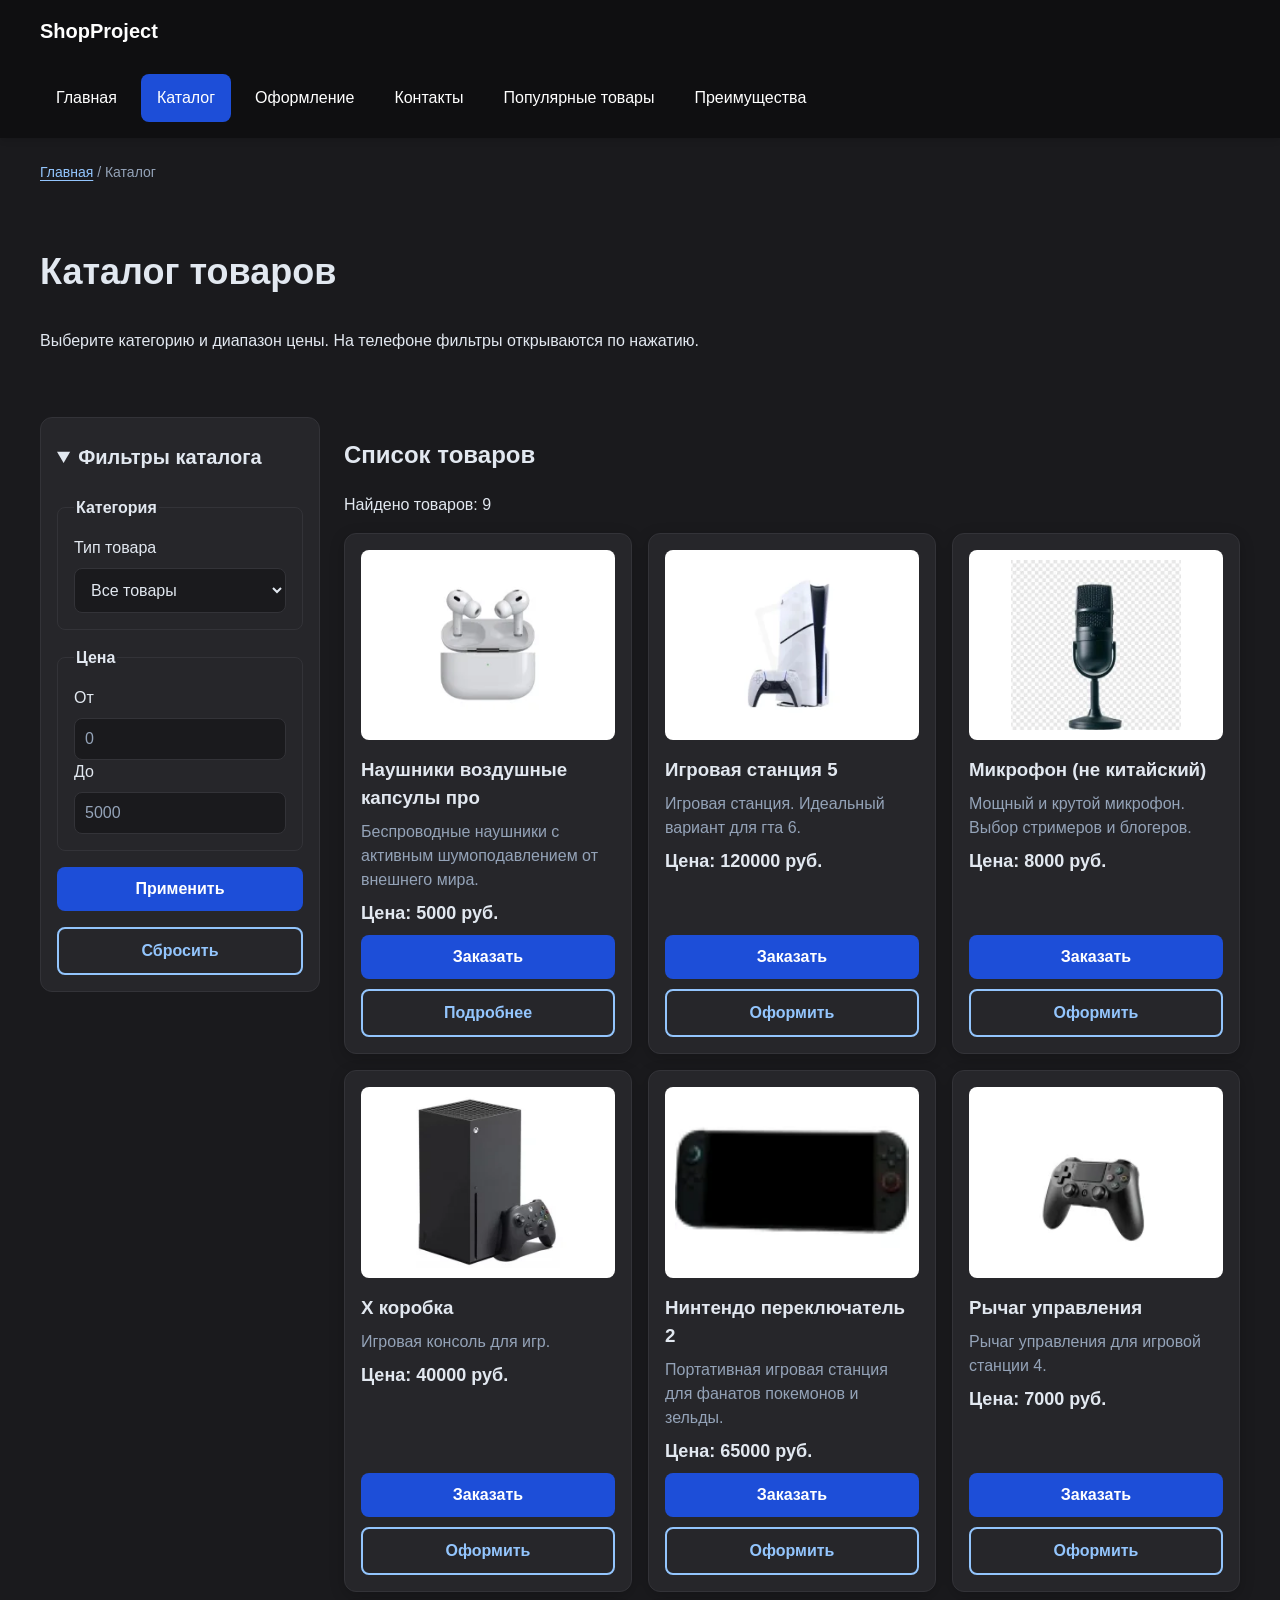
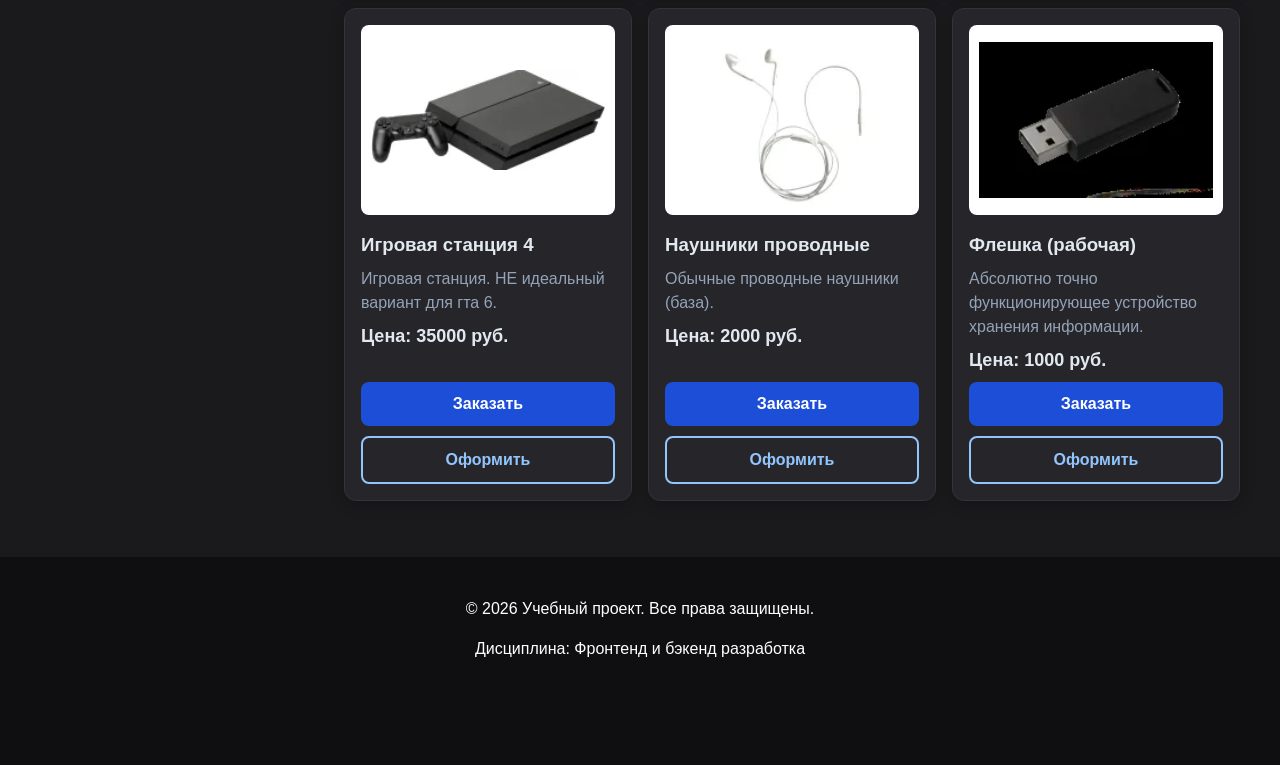
==== catalog.html @ 9e54ca3a "git" ====
<!DOCTYPE html>
<html lang="ru">
<head>
    <meta charset="UTF-8">
    <meta name="viewport" content="width=device-width, initial-scale=1.0">
    <meta name="description" content="Каталог товаров учебного интернет-магазина.">
    <title>Каталог товаров — Учебный интернет-магазин</title>
    <link rel="stylesheet" href="css/style.css">
    <link rel="stylesheet" href="css/responsive.css">
    <link rel="stylesheet" href="css/accessibility.css">
    <script src="js/main.js" defer></script>
    <meta property="og:type" content="website">
    <meta property="og:title" content="Учебный интернет-магазин">
    <meta property="og:description" content="Учебный frontend-проект интернет-магазина.">
</head>
<body id="top">
<a class="skip-link" href="#main">Перейти к основному содержимому</a>
<header class="site-header">
    <div class="site-header__inner">
        <a class="site-header__logo" href="index.html">ShopProject</a>
        <button class="button button--secondary menu-toggle" type="button" aria-expanded="false" aria-controls="site-menu" hidden>Меню</button>
        <nav id="site-menu" class="site-nav" aria-label="Основная навигация">
            <ul class="site-nav__list">
                <li class="site-nav__item"><a class="site-nav__link" href="index.html">Главная</a></li>
                <li class="site-nav__item"><a class="site-nav__link site-nav__link--active" href="catalog.html" aria-current="page">Каталог</a></li>
                <li class="site-nav__item"><a class="site-nav__link" href="order.html">Оформление</a></li>
                <li class="site-nav__item"><a class="site-nav__link" href="contacts.html">Контакты</a></li>
                <li class="site-nav__item"><a class="site-nav__link" href="index.html#popular">Популярные товары</a></li>
                <li class="site-nav__item"><a class="site-nav__link" href="index.html#advantages">Преимущества</a></li>
            </ul>
        </nav>
    </div>
</header>
<main id="main" tabindex="-1">
    <nav class="breadcrumbs" aria-label="Хлебные крошки">
        <a class="breadcrumbs__link" href="index.html">Главная</a>
        <span class="breadcrumbs__current" aria-current="page">Каталог</span>
    </nav>
    <section class="section">
        <h1>Каталог товаров</h1>
        <p>
            Выберите категорию и диапазон цены. На телефоне фильтры открываются по нажатию.
        </p>
    </section>
    <section class="catalog-layout">
        <aside class="catalog-filters">
            <details class="filter-disclosure"><summary>Фильтры каталога</summary>
            <form class="filters-form" action="#" method="get">
                <fieldset><legend>Категория</legend>
                    <label for="filter-category">Тип товара</label>
                    <select id="filter-category" name="category" class="order-form__select">
                        <option value="all">Все товары</option><option value="audio">Аудиотехника</option><option value="console">Игровые консоли</option><option value="accessory">Аксессуары</option>
                    </select></fieldset>
                <fieldset>
                    <legend>Цена</legend>
                    <label for="price-from">От</label>
                    <input id="price-from" name="price-from" type="number" min="0" placeholder="0">
                    <label for="price-to">До</label>
                    <input id="price-to" name="price-to" type="number" min="0" placeholder="5000">
                </fieldset>
                <p id="filter-error" class="form-errors" role="alert" hidden></p>
                <button class="button button--primary" type="submit">Применить</button>
                <button class="button button--secondary" type="reset">Сбросить</button>
            </form>
            </details>
        </aside>
        <section class="catalog-products">
            <h2>Список товаров</h2>
            <p id="filter-status" role="status" aria-live="polite">Найдено товаров: 9</p>
            <p id="filter-empty" hidden>Ничего не найдено. Измените фильтры или нажмите «Сбросить».</p>
            <div class="products-grid">
            <article class="product-card" data-category="audio" data-price="5000">
                <picture>
                    <source type="image/webp" srcset="images/product-1-100.webp 100w, images/product-1.webp 200w" sizes="(min-width: 1280px) 254px, (min-width: 1024px) calc((100vw - 420px) / 2), (min-width: 640px) calc((100vw - 116px) / 2), calc(100vw - 66px)">
                    <img class="product-card__image" src="images/product-1.jpg" alt="Беспроводные наушники" srcset="images/product-1-100.jpg 100w, images/product-1.jpg 200w" sizes="(min-width: 1280px) 254px, (min-width: 1024px) calc((100vw - 420px) / 2), (min-width: 640px) calc((100vw - 116px) / 2), calc(100vw - 66px)" width="200" height="200" loading="lazy">
                </picture>
                <h3 class="product-card__title">Наушники воздушные капсулы про</h3>
                <p class="product-card__description">Беспроводные наушники с активным шумоподавлением от внешнего мира.</p>
                <p class="product-card__price">Цена: 5000 руб.</p>
                <div class="product-card__actions">
                    <button class="button button--primary product-card__button" aria-label="Заказать: Наушники воздушные капсулы про" aria-haspopup="dialog" aria-controls="order-dialog" type="button" data-product="Беспроводные наушники" style="margin-top: 0;">Заказать</button>
                    <a class="button button--secondary" href="product.html" aria-label="Подробнее о наушниках">Подробнее</a>
            </div>
            </article>
            <article class="product-card" data-category="console" data-price="120000">
                <picture>
                    <source type="image/webp" srcset="images/product-2-100.webp 100w, images/product-2.webp 200w" sizes="(min-width: 1280px) 254px, (min-width: 1024px) calc((100vw - 420px) / 2), (min-width: 640px) calc((100vw - 116px) / 2), calc(100vw - 66px)">
                    <img class="product-card__image" src="images/product-2.jpg" alt="Игровая станция 5" srcset="images/product-2-100.jpg 100w, images/product-2.jpg 200w" sizes="(min-width: 1280px) 254px, (min-width: 1024px) calc((100vw - 420px) / 2), (min-width: 640px) calc((100vw - 116px) / 2), calc(100vw - 66px)" width="200" height="200" loading="lazy">
                </picture>
                <h3 class="product-card__title">Игровая станция 5</h3>
                <p class="product-card__description">Игровая станция. Идеальный вариант для гта 6.</p>
                <p class="product-card__price">Цена: 120000 руб.</p>
                <div class="product-card__actions">
                    <button class="button button--primary product-card__button" aria-label="Заказать: Игровая станция 5" aria-haspopup="dialog" aria-controls="order-dialog" type="button" data-product="Игровая станция 5" style="margin-top: 0;">Заказать</button>
                    <a class="button button--secondary" href="order.html" aria-label="Оформить заявку: Игровая станция 5">Оформить</a>
            </div>
            </article>
            <article class="product-card" data-category="audio" data-price="8000">
                <picture>
                    <source type="image/webp" srcset="images/product-3-100.webp 100w, images/product-3.webp 200w" sizes="(min-width: 1280px) 254px, (min-width: 1024px) calc((100vw - 420px) / 2), (min-width: 640px) calc((100vw - 116px) / 2), calc(100vw - 66px)">
                    <img class="product-card__image" src="images/product-3.jpg" alt="Микрофон" srcset="images/product-3-100.jpg 100w, images/product-3.jpg 200w" sizes="(min-width: 1280px) 254px, (min-width: 1024px) calc((100vw - 420px) / 2), (min-width: 640px) calc((100vw - 116px) / 2), calc(100vw - 66px)" width="200" height="200" loading="lazy">
                </picture>
                <h3 class="product-card__title">Микрофон (не китайский) </h3>
                <p class="product-card__description">Мощный и крутой микрофон. Выбор стримеров и блогеров.</p>
                <p class="product-card__price">Цена: 8000 руб.</p>
                <div class="product-card__actions">
                    <button class="button button--primary product-card__button" aria-label="Заказать: Микрофон (не китайский)" aria-haspopup="dialog" aria-controls="order-dialog" type="button" data-product="Микрофон" style="margin-top: 0;">Заказать</button>
                    <a class="button button--secondary" href="order.html" aria-label="Оформить заявку: Микрофон (не китайский)">Оформить</a>
            </div>
            </article>
                <article class="product-card" data-category="console" data-price="40000">
                    <picture>
                    <source type="image/webp" srcset="images/product-4-100.webp 100w, images/product-4.webp 200w" sizes="(min-width: 1280px) 254px, (min-width: 1024px) calc((100vw - 420px) / 2), (min-width: 640px) calc((100vw - 116px) / 2), calc(100vw - 66px)">
                    <img class="product-card__image" src="images/product-4.jpg" alt="Игровая консоль Х коробка" srcset="images/product-4-100.jpg 100w, images/product-4.jpg 200w" sizes="(min-width: 1280px) 254px, (min-width: 1024px) calc((100vw - 420px) / 2), (min-width: 640px) calc((100vw - 116px) / 2), calc(100vw - 66px)" width="200" height="200" loading="lazy">
                </picture>
                    <h3 class="product-card__title">Х коробка</h3>
                    <p class="product-card__description">Игровая консоль для игр.</p>
                    <p class="product-card__price">Цена: 40000 руб.</p>
                    <div class="product-card__actions">
                        <button class="button button--primary product-card__button" aria-label="Заказать: Х коробка" aria-haspopup="dialog" aria-controls="order-dialog" type="button" data-product="Х коробка" style="margin-top: 0;">Заказать</button>
                        <a class="button button--secondary" href="order.html" aria-label="Оформить заявку: Х коробка">Оформить</a>
                </div>
                </article>
                <article class="product-card" data-category="console" data-price="65000">
                    <picture>
                    <source type="image/webp" srcset="images/product-5-100.webp 100w, images/product-5.webp 200w" sizes="(min-width: 1280px) 254px, (min-width: 1024px) calc((100vw - 420px) / 2), (min-width: 640px) calc((100vw - 116px) / 2), calc(100vw - 66px)">
                    <img class="product-card__image" src="images/product-5.jpg" alt="Нинтендо переключатель 2" srcset="images/product-5-100.jpg 100w, images/product-5.jpg 200w" sizes="(min-width: 1280px) 254px, (min-width: 1024px) calc((100vw - 420px) / 2), (min-width: 640px) calc((100vw - 116px) / 2), calc(100vw - 66px)" width="200" height="112" loading="lazy">
                </picture>
                    <h3 class="product-card__title">Нинтендо переключатель 2</h3>
                    <p class="product-card__description">Портативная игровая станция для фанатов покемонов и зельды.</p>
                    <p class="product-card__price">Цена: 65000 руб.</p>
                    <div class="product-card__actions">
                        <button class="button button--primary product-card__button" aria-label="Заказать: Нинтендо переключатель 2" aria-haspopup="dialog" aria-controls="order-dialog" type="button" data-product="Нинтендо переключатель 2" style="margin-top: 0;">Заказать</button>
                        <a class="button button--secondary" href="order.html" aria-label="Оформить заявку: Нинтендо переключатель 2">Оформить</a>
                </div>
                </article>
                <article class="product-card" data-category="accessory" data-price="7000">
                    <picture>
                    <source type="image/webp" srcset="images/product-6-100.webp 100w, images/product-6.webp 200w" sizes="(min-width: 1280px) 254px, (min-width: 1024px) calc((100vw - 420px) / 2), (min-width: 640px) calc((100vw - 116px) / 2), calc(100vw - 66px)">
                    <img class="product-card__image" src="images/product-6.jpg" alt="Игровой контроллер" srcset="images/product-6-100.jpg 100w, images/product-6.jpg 200w" sizes="(min-width: 1280px) 254px, (min-width: 1024px) calc((100vw - 420px) / 2), (min-width: 640px) calc((100vw - 116px) / 2), calc(100vw - 66px)" width="200" height="156" loading="lazy">
                </picture>
                    <h3 class="product-card__title">Рычаг управления</h3>
                    <p class="product-card__description">Рычаг управления для игровой станции 4.</p>
                    <p class="product-card__price">Цена: 7000 руб.</p>
                    <div class="product-card__actions">
                        <button class="button button--primary product-card__button" aria-label="Заказать: Рычаг управления" aria-haspopup="dialog" aria-controls="order-dialog" type="button" data-product="Рычаг управления" style="margin-top: 0;">Заказать</button>
                        <a class="button button--secondary" href="order.html" aria-label="Оформить заявку: Рычаг управления">Оформить</a>
                </div>
                </article>
                <article class="product-card" data-category="console" data-price="35000">
                <picture>
                    <source type="image/webp" srcset="images/product-7-100.webp 100w, images/product-7.webp 200w" sizes="(min-width: 1280px) 254px, (min-width: 1024px) calc((100vw - 420px) / 2), (min-width: 640px) calc((100vw - 116px) / 2), calc(100vw - 66px)">
                    <img class="product-card__image" src="images/product-7.jpg" alt="Игровая станция 4" srcset="images/product-7-100.jpg 100w, images/product-7.jpg 200w" sizes="(min-width: 1280px) 254px, (min-width: 1024px) calc((100vw - 420px) / 2), (min-width: 640px) calc((100vw - 116px) / 2), calc(100vw - 66px)" width="200" height="86" loading="lazy">
                </picture>
                <h3 class="product-card__title">Игровая станция 4</h3>
                <p class="product-card__description">Игровая станция. НЕ идеальный вариант для гта 6.</p>
                <p class="product-card__price">Цена: 35000 руб.</p>
                    <div class="product-card__actions">
                        <button class="button button--primary product-card__button" aria-label="Заказать: Игровая станция 4" aria-haspopup="dialog" aria-controls="order-dialog" type="button" data-product="Игровая станция 4" style="margin-top: 0;">Заказать</button>
                        <a class="button button--secondary" href="order.html" aria-label="Оформить заявку: Игровая станция 4">Оформить</a>
            </div>
            </article>
                <article class="product-card" data-category="audio" data-price="2000">
                    <picture>
                    <source type="image/webp" srcset="images/product-8-100.webp 100w, images/product-8.webp 200w" sizes="(min-width: 1280px) 254px, (min-width: 1024px) calc((100vw - 420px) / 2), (min-width: 640px) calc((100vw - 116px) / 2), calc(100vw - 66px)">
                    <img class="product-card__image" src="images/product-8.jpg" alt="Наушники проводные" srcset="images/product-8-100.jpg 100w, images/product-8.jpg 200w" sizes="(min-width: 1280px) 254px, (min-width: 1024px) calc((100vw - 420px) / 2), (min-width: 640px) calc((100vw - 116px) / 2), calc(100vw - 66px)" width="200" height="150" loading="lazy">
                </picture>
                    <h3 class="product-card__title">Наушники проводные</h3>
                    <p class="product-card__description">Обычные проводные наушники (база).</p>
                    <p class="product-card__price">Цена: 2000 руб.</p>
                    <div class="product-card__actions">
                        <button class="button button--primary product-card__button" aria-label="Заказать: Наушники проводные" aria-haspopup="dialog" aria-controls="order-dialog" type="button" data-product="Наушники проводные" style="margin-top: 0;">Заказать</button>
                        <a class="button button--secondary" href="order.html" aria-label="Оформить заявку: Наушники проводные">Оформить</a>
                </div>
                </article>
                <article class="product-card" data-category="accessory" data-price="1000">
                    <picture>
                    <source type="image/webp" srcset="images/product-9-100.webp 100w, images/product-9.webp 200w" sizes="(min-width: 1280px) 254px, (min-width: 1024px) calc((100vw - 420px) / 2), (min-width: 640px) calc((100vw - 116px) / 2), calc(100vw - 66px)">
                    <img class="product-card__image" src="images/product-9.jpg" alt="USB-флешка" srcset="images/product-9-100.jpg 100w, images/product-9.jpg 200w" sizes="(min-width: 1280px) 254px, (min-width: 1024px) calc((100vw - 420px) / 2), (min-width: 640px) calc((100vw - 116px) / 2), calc(100vw - 66px)" width="200" height="133" loading="lazy">
                </picture>
                    <h3 class="product-card__title">Флешка (рабочая)</h3>
                    <p class="product-card__description">Абсолютно точно функционирующее устройство хранения информации.</p>
                    <p class="product-card__price">Цена: 1000 руб.</p>
                    <div class="product-card__actions">
                        <button class="button button--primary product-card__button" aria-label="Заказать: Флешка (рабочая)" aria-haspopup="dialog" aria-controls="order-dialog" type="button" data-product="Флешка (рабочая)" style="margin-top: 0;">Заказать</button>
                        <a class="button button--secondary" href="order.html" aria-label="Оформить заявку: Флешка (рабочая)">Оформить</a>
                </div>
                </article>
        </div>
    </section>
    </section>
</main>
<footer>
    <p>&copy; 2026 Учебный проект. Все права защищены.</p>
    <p>Дисциплина: Фронтенд и бэкенд разработка</p>
</footer>
<dialog class="order-dialog" id="order-dialog" aria-labelledby="order-dialog-title">
    <h2 class="order-dialog__title" id="order-dialog-title">Оформление заявки</h2>
    <form class="order-form" id="order-form" action="#" method="post">
        <p class="form-note">Обязательные поля: имя, e-mail, телефон, тема заявки и согласие на обработку данных.</p>
        <p class="form-errors" role="alert" hidden></p>
        <input id="selected-product" name="selected-product" type="hidden">
        <div class="order-form__field">
            <label class="order-form__label" for="order-name">Имя</label>
            <input class="order-form__input" id="order-name" name="name" type="text" placeholder="Введите ваше имя" minlength="2" autocomplete="given-name" required>
        </div>
        <div class="order-form__field">
            <label class="order-form__label" for="order-email">E-mail</label>
            <input class="order-form__input" id="order-email" name="email" type="email" placeholder="example@mail.ru" autocomplete="email" required>
        </div>
        <div class="order-form__field">
            <label class="order-form__label" for="order-phone">Телефон</label>
            <input class="order-form__input" id="order-phone" name="phone" type="tel" autocomplete="tel" inputmode="tel" placeholder="+7 (900) 000-00-00" pattern="[+]7 [(][0-9]{3}[)] [0-9]{3}&#45;[0-9]{2}&#45;[0-9]{2}" required aria-describedby="order-phone-hint">
            <small id="order-phone-hint">Формат: +7 (900) 000-00-00</small>
        </div>
        <div class="order-form__field">
            <label class="order-form__label" for="order-date">Дата связи</label>
            <input class="order-form__input" id="order-date" name="date" type="date">
        </div>
        <div class="order-form__field">
            <label class="order-form__label" for="order-topic">Тема заявки</label>
            <select class="order-form__select" id="order-topic" name="topic" required>
                <option value="">Выберите тему</option>
                <option value="product">Заказ товара</option>
                <option value="consultation">Консультация</option>
                <option value="delivery">Доставка</option>
            </select>
        </div>
        <div class="order-form__field">
            <label class="order-form__label" for="order-comment">Комментарий</label>
            <textarea class="order-form__textarea" id="order-comment" name="comment" rows="4" placeholder="Укажите дополнительную информацию"></textarea>
        </div>
        <div class="order-form__field order-form__field--checkbox">
            <label class="order-form__label">
                <input class="order-form__input" id="order-agreement" name="agreement" type="checkbox" required>
                Я согласен на обработку данных
            </label>
        </div>
        <div class="order-form__actions">
            <button class="button button--secondary" type="button" id="close-order-dialog">Закрыть</button>
            <button class="button button--primary" type="submit">Отправить заявку</button>
        </div>
    </form>
</dialog>
<p class="success-message" id="success-message" role="status" aria-live="polite" aria-atomic="true"></p>
</body>
</html>
---- css/style.css ----
/* ===============================
   1. Переменные проекта
   =============================== */

:root {
    /* Основные цвета проекта */
    --color-bg: #1a1a1d; /* Темно-серый фон сайта */
    --color-surface: #26262a; /* Цвет карточек (чуть светлее фона) */
    --color-surface-accent: #0f0f11; /* Почти черная шапка и футер */
    --color-text: #e2e8f0; /* Светло-серый, почти белый текст для хорошей читаемости */
    --color-muted: #94a3b8; /* Приглушенный серый для второстепенного текста */
    --color-primary: #3b82f6; /* Яркий синий акцент для кнопок и ссылок */
    --color-primary-dark: #2563eb;
    --color-border: #333338; /* Темные границы */
    --color-danger: #ef4444;
    --color-success: #10b981;
    --color-success-bg: rgba(16, 185, 129, 0.1); /* Полупрозрачный фон для успешных сообщений */
    --color-white: #ffffff;
    /* Отступы */
    --space-xs: 4px;
    --space-sm: 8px;
    --space-md: 16px;
    --space-lg: 24px;
    --space-xl: 32px;
    /* Скругления */
    --radius-sm: 8px;
    --radius-md: 12px;
    --radius-lg: 20px;
    /* Размеры */
    --container-width: 1200px;
}

/* ===============================
   2. Базовые стили
   =============================== */

* {
    box-sizing: border-box;
}

body {
    position: relative;
    min-height: 100vh;
    margin: 0;
    font-family: Arial, sans-serif;
    line-height: 1.5;
    color: var(--color-text);
    background-color: var(--color-bg);
}

html {
    scroll-behavior: smooth;
    scroll-padding-top: 200px; /* Отступ для якорных ссылок при липкой шапке */
}

:target {
    outline: 2px dashed var(--color-primary);
    outline-offset: 4px;
}

/* ===============================
   3. Шапка, Навигация и Подвал
   =============================== */

header,
main,
footer {
    padding: var(--space-lg);
}

.site-header {
    background-color: var(--color-surface-accent);
    position: sticky;
    top: 0;
    z-index: 100;
    box-shadow: 0 4px 6px -1px rgba(0, 0, 0, 0.1);
}
.site-header__inner {
    max-width: var(--container-width);
    margin: 0 auto;
    padding: var(--space-md) var(--space-lg);
}
.site-header__logo {
    font-weight: 700;
    font-size: 20px;
    color: var(--color-white);
    text-decoration: none;
}

.site-nav__list {
    display: flex;
    flex-wrap: wrap;
    justify-content: center;
    align-items: center;
    gap: var(--space-md);
    padding: 0;
    margin: var(--space-sm) 0 0;
    list-style: none;
}
.site-nav__link {
    display: inline-block;
    padding: var(--space-sm) var(--space-md);
    color: var(--color-white);
    text-decoration: none;
    border-radius: var(--radius-sm);
    transition: background-color 0.2s ease;
}
.site-nav__link:hover,
.site-nav__link--active {
    color: var(--color-white);
    background-color: var(--color-primary);
}
.site-nav__link:focus-visible {
    outline: 2px solid var(--color-white);
    outline-offset: 3px;
}

footer {
    background-color: var(--color-surface-accent);
    z-index: 100;
    padding: var(--space-lg);
    color: var(--color-white);
    text-align: center;
    bottom: 0;
    left: 0;
    width: 100%;
    position: static;
}

/* ===============================
   4. Общие элементы (Кнопки, Ссылки)
   =============================== */

a {
    color: var(--color-primary);
}
a:hover {
    color: var(--color-primary-dark);
}
a:focus-visible {
    outline: 2px solid var(--color-primary);
    outline-offset: 3px;
}

.button {
    display: inline-block;
    padding: 10px var(--space-md);
    border: none;
    border-radius: var(--radius-sm);
    font: inherit;
    font-weight: 600;
    text-decoration: none;
    text-align: center;
    cursor: pointer;
    transition: background-color 0.2s ease, color 0.2s ease;
}
.button--primary {
    color: var(--color-white);
    background-color: var(--color-primary);
}
.button--primary:hover {
    background-color: var(--color-primary-dark);
}
.button--secondary {
    color: var(--color-primary);
    background-color: transparent;
    border: 2px solid var(--color-primary);
}
.button--secondary:hover {
    color: var(--color-white);
    background-color: var(--color-primary);
}
.button:focus-visible {
    outline: 2px solid var(--color-primary);
    outline-offset: 3px;
}
.button:disabled,
.button--disabled {
    opacity: 0.6;
    cursor: not-allowed;
}
.button-up {
    position: fixed;
    bottom: 30px;
    right: 30px;
    background-color: var(--color-primary);
    color: var(--color-white);
    padding: 12px 20px;
    border-radius: var(--radius-lg);
    text-decoration: none;
    font-weight: bold;
    box-shadow: 0 4px 10px rgba(0,0,0,0.2);
    z-index: 999;
    transition: background-color 0.2s ease, transform 0.2s ease;
}
.button-up:hover {
    background-color: var(--color-primary-dark);
    color: var(--color-white);
    transform: translateY(-2px);
}

/* ===============================
   5. Карточки, Сетки и Раскладка
   =============================== */
.hero {
    max-width: var(--container-width);
    margin: 0 auto var(--space-xl);
    padding: var(--space-xl) var(--space-lg);

    /* Добавляем высоту и центрируем текст */
    min-height: 400px; /* Меняй это значение, чтобы сделать блок выше или ниже */
    display: flex;
    flex-direction: column;
    justify-content: center;

    color: var(--color-white);
    border-radius: var(--radius-lg);
    box-shadow: 0 10px 25px rgba(0,0,0,0.2);
    border: 1px solid var(--color-border);

    /* Фон с затемнением */
    background:
            linear-gradient(135deg, rgba(30, 33, 41, 0.85) 0%, rgba(21, 22, 26, 0.9) 100%),
            url('../images/product-1.jpg') center/cover no-repeat;
}

.section {
    max-width: var(--container-width);
    margin: 0 auto var(--space-xl);
}
.section h2 {
    margin-top: 0;
}

/* Каталог */
.catalog-layout {
    max-width: var(--container-width);
    margin: 0 auto var(--space-xl);
    display: grid;
    grid-template-columns: 260px 1fr;
    grid-template-areas: "filters products";
    gap: var(--space-lg);
}
.catalog-filters {
    grid-area: filters;
    padding: var(--space-md);
    border: 1px solid var(--color-border);
    border-radius: var(--radius-md);
    background-color: var(--color-surface);
    position: sticky;
    top: 120px; /* Липкий фильтр */
}
.catalog-products {
    grid-area: products;
}

/* Сетка карточек товаров */
.products-grid {
    display: grid;
    grid-template-columns: repeat(3, 1fr);
    gap: var(--space-lg);
}



/* Оформление карточки товара */
.product-card {
    position: relative;
    display: flex;
    flex-direction: column;
    gap: var(--space-sm);
    padding: var(--space-md);
    background-color: var(--color-surface);
    border-radius: var(--radius-md);
    box-shadow: 0 4px 15px rgba(0, 0, 0, 0.2); /* Более глубокая тень для темной темы */
    transition: transform 0.2s ease, box-shadow 0.2s ease;
    overflow: hidden;
    border: 1px solid var(--color-border); /* Тонкая граница для отделения от фона */
}
.product-card:hover {
    transform: translateY(-4px);
    box-shadow: 0 10px 25px rgba(0, 0, 0, 0.4); /* Усиленная тень при наведении */
}
.product-card__image {
    width: 100%;
    height: 200px;
    object-fit: contain; /* Картинка теперь будет помещаться целиком, без обрезки */
    background-color: #ffffff; /* Делаем аккуратный белый фон под фото */
    padding: 10px; /* Добавляем небольшие поля, чтобы фото "дышало" */
    border-radius: var(--radius-sm);
    margin-bottom: var(--space-sm);
}
.product-card__title {
    margin: 0;
    color: var(--color-text);
}
.product-card__description {
    margin: 0;
    color: var(--color-muted);
}
.product-card__price {
    margin: 0;
    font-size: 18px;
    font-weight: 700;
}
.product-card--discount .product-card__price {
    color: var(--color-danger);
}

/* Бейджи */
.product-card__badge {
    position: absolute;
    top: 12px;
    right: 12px;
    padding: 6px 12px;
    color: var(--color-white);
    background-color: var(--color-primary);
    border-radius: var(--radius-md);
    font-size: 12px;
    font-weight: bold;
    z-index: 10;
}
.product-card--discount .product-card__badge {
    background-color: var(--color-danger);
}

/* Сетка для детальной страницы товара */
.product-layout {
    display: grid;
    grid-template-columns: 1fr 1fr;
    gap: var(--space-xl);
    align-items: start;
}


.review-card {
    background-color: var(--color-surface);
    padding: var(--space-md);
    border-radius: var(--radius-md);
    margin-bottom: var(--space-md);
    border-left: 4px solid var(--color-success);
    box-shadow: 0 2px 4px rgba(0,0,0,0.02);
}

.aside-info {
    max-width: var(--container-width);
    margin: 0 auto var(--space-xl);
    padding: var(--space-md);
    border-left: 4px solid var(--color-primary);
    background-color: var(--color-surface);
    border-radius: 0 var(--radius-md) var(--radius-md) 0;
}

.breadcrumbs {
    max-width: var(--container-width);
    margin: 0 auto var(--space-md);
    font-size: 14px;
    color: var(--color-muted);
}
.breadcrumbs__link { color: var(--color-primary); text-decoration: none; }
.breadcrumbs__link:hover { text-decoration: underline; }
.breadcrumbs__current::before { content: " / "; color: var(--color-muted); }
.breadcrumbs span::before { content: " / "; color: var(--color-muted); }

/* ===============================
   6. Таблицы и Формы
   =============================== */

.product-table {
    width: 100%;
    border-collapse: collapse;
    margin: var(--space-md) 0;
    background-color: var(--color-surface);
}
.product-table caption {
    font-weight: 700;
    margin-bottom: var(--space-sm);
    text-align: left;
    font-size: 18px;
}
.product-table th,
.product-table td {
    padding: 12px;
    border: 1px solid var(--color-border);
    text-align: left;
}
.product-table th {
    background-color: var(--color-bg);
    color: var(--color-muted);
}

.order-dialog {
    width: min(100% - 32px, 560px);
    padding: var(--space-lg);
    border-radius: var(--radius-lg);
    box-shadow: 0 20px 25px -5px rgba(0, 0, 0, 0.5), 0 10px 10px -5px rgba(0, 0, 0, 0.3);
    /* ВОТ ЭТИ ТРИ СТРОЧКИ КРАСЯТ ФОРМУ В ТЕМНЫЙ: */
    border: 1px solid var(--color-border);
    background-color: var(--color-surface);
    color: var(--color-text);
}
.order-dialog::backdrop {
    background-color: rgba(15, 23, 42, 0.8); /* Темный фон позади модалки */
}
.order-dialog__title { margin-top: 0; }

.order-form__field { margin-bottom: var(--space-md); }
.order-form__label {
    display: block;
    margin-bottom: var(--space-xs);
    font-weight: 600;
}
.order-form__input,
.order-form__select,
.order-form__textarea {
    width: 100%;
    padding: 12px;
    border: 1px solid var(--color-border);
    border-radius: var(--radius-sm);
    font: inherit;
    background-color: var(--color-bg);
    /* ВОТ ЭТА СТРОЧКА ДЕЛАЕТ ТЕКСТ В ПОЛЯХ СВЕТЛЫМ: */
    color: var(--color-text);
    transition: border-color 0.2s ease;
}
.order-form__input:hover,
.order-form__select:hover,
.order-form__textarea:hover {
    border-color: var(--color-primary);
}
.order-form__input:focus-visible,
.order-form__select:focus-visible,
.order-form__textarea:focus-visible {
    outline: 2px solid var(--color-primary);
    outline-offset: -1px;
    border-color: var(--color-primary);
}
.order-form__field--checkbox input[type="checkbox"] { width: auto; }
.order-form__field small {
    display: block;
    margin-top: var(--space-xs);
    color: var(--color-muted);
}
.order-form__actions {
    display: flex;
    gap: var(--space-md);
    margin-top: var(--space-lg);
}

[aria-invalid="true"] { border-color: var(--color-danger); }

.form-actions {
    display: flex;
    gap: 12px;
    margin-top: 20px;
}

.success-message {
    max-width: var(--container-width);
    margin: var(--space-lg) auto;
    padding: var(--space-md);
    border-left: 4px solid var(--color-success);
    background-color: var(--color-success-bg);
    border-radius: 0 var(--radius-md) var(--radius-md) 0;
}

.filters-form { display: grid; gap: var(--space-md); }
.filters-form fieldset {
    margin: 0;
    padding: var(--space-md);
    border: 1px solid var(--color-border);
    border-radius: var(--radius-sm);
}
.filters-form legend { font-weight: 700; }
.filters-form label { display: block; margin-bottom: var(--space-sm); }
.filters-form input[type="number"] {
    width: 100%;
    padding: 8px 10px;
    border: 1px solid var(--color-border);
    border-radius: var(--radius-sm);
    font: inherit;
}
---- css/responsive.css ----
*, *::before, *::after { box-sizing: border-box; }
html { scroll-behavior: smooth; scroll-padding-top: 24px; }
body { display: flex; flex-direction: column; min-height: 100vh; }
main { flex: 1; width: min(100% - 32px, 1200px); margin-inline: auto; padding: 24px 0; }
footer { position: static; padding: 24px 16px 88px; }
img, video { max-width: 100%; height: auto; }
h1 { font-size: clamp(26px, 4vw, 36px); overflow-wrap: anywhere; }
.section { width: 100%; padding-block: 16px; }
.site-header { position: static; z-index: 100; padding: 16px; }
.site-header__inner { padding: 0; }
.site-nav__list { flex-direction: column; align-items: stretch; gap: 8px; margin-top: 16px; }
.site-nav__link { display: block; padding: 12px 16px; }
.hero { display: flex; flex-direction: column; align-items: flex-start; gap: 16px; min-height: 0; padding: clamp(20px, 4vw, 48px); }
.hero__title { font-size: clamp(28px, 5vw, 56px); line-height: 1.15; margin: 0; }
.hero p { max-width: 65ch; margin: 0; }
.products-grid { display: grid; grid-template-columns: minmax(0, 1fr); gap: 16px; }
.product-card, .catalog-products, .product-layout > *, .order-form__field { min-width: 0; }
.product-card__title, .product-card__description { overflow-wrap: anywhere; }
.product-card__image { display: block; width: 100%; height: auto; aspect-ratio: 4 / 3; object-fit: contain; }
.product-card__actions, .product-actions { display: flex; flex-wrap: wrap; gap: 10px; margin-top: auto; }
.product-card__actions > *, .product-actions > * { flex: 1 1 120px; }
.product-actions { margin-top: 24px; }
.catalog-layout { grid-template-columns: minmax(0, 1fr); grid-template-areas: "filters" "products"; gap: 24px; }
.catalog-filters { position: static; min-width: 0; }
.filters-form fieldset { min-width: 0; }
.product-layout { grid-template-columns: minmax(0, 1fr); gap: 24px; }
.table-wrapper { width: 100%; overflow-x: auto; }
.product-table { width: 100%; min-width: 640px; }
.order-form { display: grid; grid-template-columns: minmax(0, 1fr); gap: 16px; }
.order-form__field { margin: 0; }
.order-form__input, .order-form__select, .order-form__textarea { min-width: 0; max-width: 100%; min-height: 44px; font-size: 16px; }
.order-form__textarea { resize: vertical; }
.order-form__input[type="checkbox"] { width: auto; min-height: auto; }
.order-form__actions { flex-direction: column; margin-top: 8px; }
.order-dialog { width: min(100% - 32px, 560px); max-height: calc(100vh - 32px); max-height: calc(100dvh - 32px); overflow: auto; padding: 20px; }
.button { min-height: 44px; overflow-wrap: anywhere; }
.button-up { right: 16px; bottom: 16px; z-index: 90; }
.success-message { width: min(100% - 32px, 1200px); }
@media (min-width: 640px) {
    .products-grid { grid-template-columns: repeat(2, minmax(0, 1fr)); }
    .order-form__actions { flex-direction: row; flex-wrap: wrap; }
}
@media (min-width: 768px) {
    .site-nav__list { flex-direction: row; flex-wrap: wrap; align-items: center; justify-content: flex-start; }
    .order-form--page { grid-template-columns: repeat(2, minmax(0, 1fr)); }
    .order-form--page .order-form__field:has(textarea),
    .order-form--page .order-form__field--checkbox,
    .order-form--page .order-form__actions { grid-column: 1 / -1; }
}
@media (min-width: 1024px) {
    .products-grid { grid-template-columns: repeat(3, minmax(0, 1fr)); }
    .catalog-layout { grid-template-columns: 280px minmax(0, 1fr); grid-template-areas: "filters products"; align-items: start; }
    .catalog-filters { position: sticky; top: 24px; }
    .catalog-products .products-grid { grid-template-columns: repeat(2, minmax(0, 1fr)); }
    .product-layout { grid-template-columns: repeat(2, minmax(0, 1fr)); }
}
@media (min-width: 1280px) {
    .products-grid { grid-template-columns: repeat(4, minmax(0, 1fr)); }
    .catalog-products .products-grid { grid-template-columns: repeat(3, minmax(0, 1fr)); }
}
@media (min-width: 1024px) {
    #popular .products-grid {
        grid-template-columns: repeat(3, minmax(0, 1fr));
    }
}
[hidden] { display: none !important; }
.site-header__inner { display: flex; flex-wrap: wrap; align-items: center; gap: 12px; }
.menu-toggle { margin-left: auto; }
.site-nav { width: 100%; }
.filter-disclosure summary { padding: 8px 0; min-height: 44px; cursor: pointer; font-weight: 700; font-size: 20px; }
.filter-disclosure[open] summary { margin-bottom: 16px; }
.filter-disclosure .filters-form { margin-top: 8px; }
.mobile-specs dl { display: grid; gap: 12px; margin: 0; }
.mobile-specs dl > div { padding: 16px; border: 1px solid var(--color-border); border-radius: 12px; background: var(--color-surface); }
.mobile-specs dt { color: var(--color-muted); font-weight: 700; }
.mobile-specs dd { margin: 6px 0 0; overflow-wrap: anywhere; }
.mobile-specs h2 { font-size: 22px; }
.desktop-specs { display: none; }
.feedback-form { max-width: 760px; }
@media (min-width: 768px) {
    .menu-toggle { display: none; }
    .mobile-specs { display: none; }
    .desktop-specs { display: block; }
}
---- css/accessibility.css ----
/* Практика №13: доступность без изменения адаптивной раскладки. */
:root {
    --color-primary: #93c5fd;
    --color-primary-dark: #bfdbfe;
    --color-action-bg: #1d4ed8;
    --color-action-hover: #1e40af;
    --color-danger: #fca5a5;
    --color-focus: #facc15;
}
:focus-visible,
a:focus-visible,
.button:focus-visible,
.site-nav__link:focus-visible,
.order-form__input:focus-visible,
.order-form__select:focus-visible,
.order-form__textarea:focus-visible {
    outline: 3px solid var(--color-focus);
    outline-offset: 3px;
}
.skip-link {
    position: fixed;
    left: 16px;
    top: 16px;
    transform: translateY(calc(-100% - 24px));
    z-index: 1000;
    max-width: calc(100% - 32px);
    padding: 12px 16px;
    border-radius: 8px;
    background: #111111;
    color: #ffffff;
}
.skip-link:focus { transform: translateY(0); color: #ffffff; }
.button--primary, .button-up, .product-card__badge,
.site-nav__link--active, .site-nav__link:hover {
    background-color: var(--color-action-bg);
    color: #ffffff;
}
.button--primary:hover, .button-up:hover {
    background-color: var(--color-action-hover);
    color: #ffffff;
}
.button--secondary:hover { background: var(--color-primary); color: #0f0f11; }
.product-card--discount .product-card__badge { background: #991b1b; color: #ffffff; }
a:not(.button):not(.site-nav__link):not(.site-header__logo):not(.button-up) {
    text-underline-offset: 3px;
}
.breadcrumbs__link { text-decoration: underline; }
.form-note, .form-errors { grid-column: 1 / -1; margin: 0; }
.form-error, .form-errors { color: var(--color-danger); }
.form-error { margin: 6px 0 0; font-size: 14px; }
[aria-invalid="true"] { border: 2px solid var(--color-danger); }
.order-form__input::placeholder,
.order-form__textarea::placeholder { color: #94a3b8; opacity: 1; }
.filters-form input[type="number"] { background: var(--color-bg); color: var(--color-text); }
.filters-form input::placeholder { color: #94a3b8; opacity: 1; }
.order-form input[type="checkbox"], .filters-form input[type="checkbox"] {
    accent-color: var(--color-action-bg);
    width: 20px;
    height: 20px;
    vertical-align: middle;
}
.order-form__field--checkbox label, .filters-form label:has(input[type="checkbox"]) {
    min-height: 44px;
    display: flex;
    align-items: center;
    gap: 10px;
}
.order-form__field--checkbox input, .filters-form input[type="checkbox"] { flex-shrink: 0; }
.success-message:empty { display: none; }
@media (prefers-reduced-motion: reduce) {
    html { scroll-behavior: auto; }
    *, *::before, *::after { transition: none !important; animation: none !important; }
    .product-card:hover, .button-up:hover { transform: none; }
}
/* Keep short action labels intact instead of breaking words. */
.product-card__actions > * { flex: 1 0 130px; max-width: 100%; overflow-wrap: normal; }
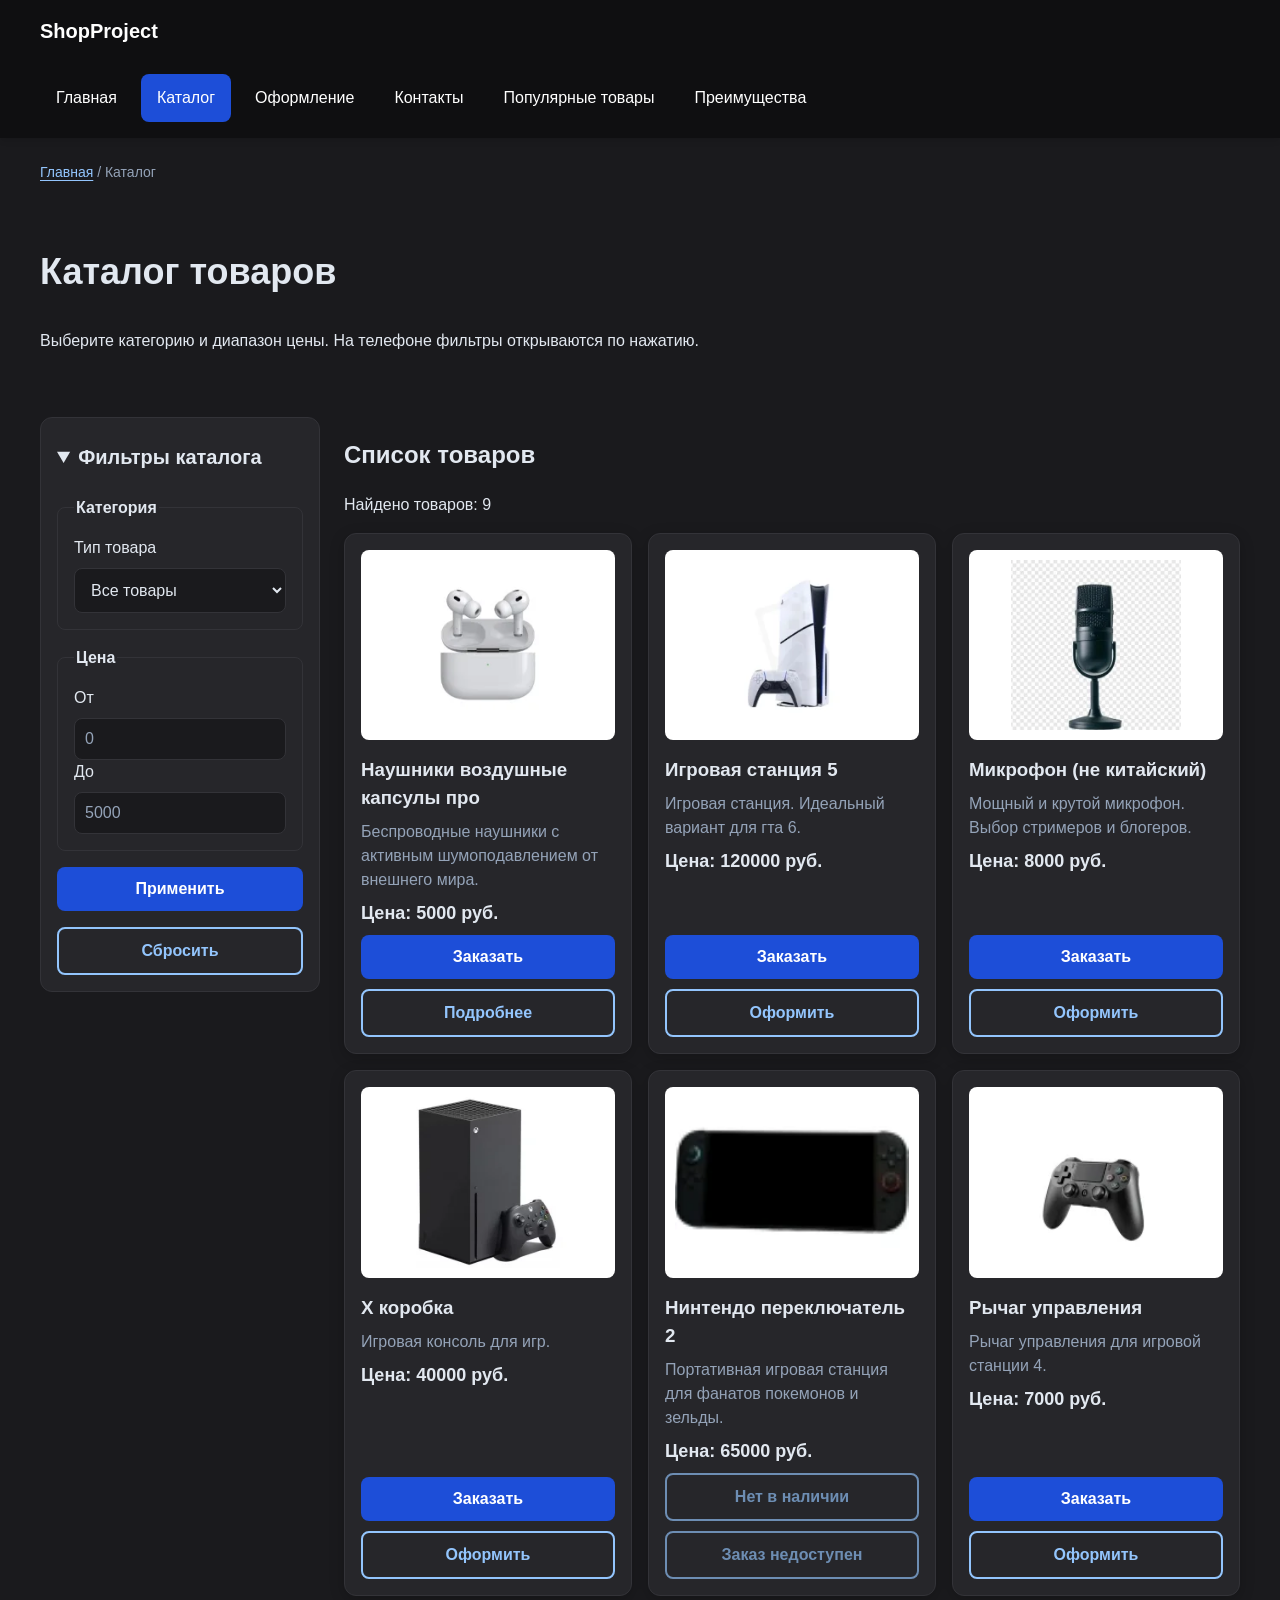
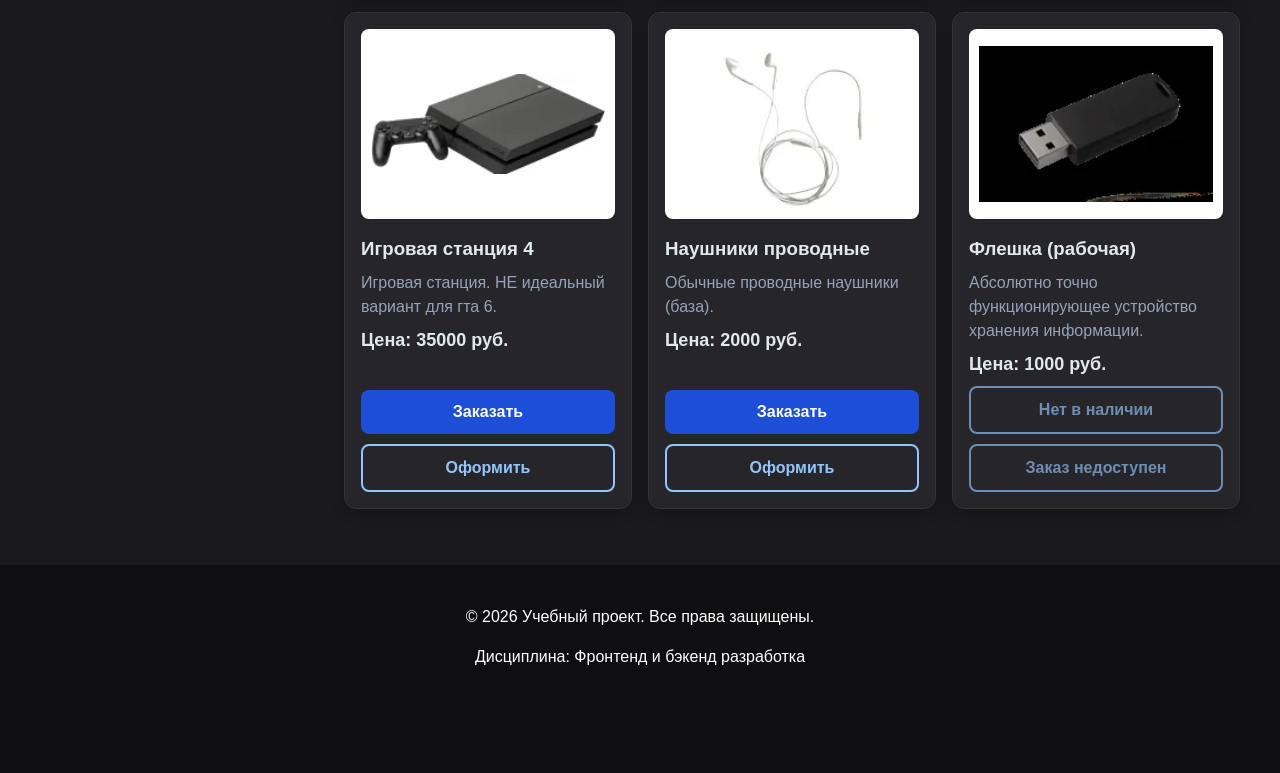
==== commit 49cb3682: "feat: add products array and data processing functions" ====
--- a/catalog.html
+++ b/catalog.html
@@ -8,6 +8,7 @@
     <link rel="stylesheet" href="css/style.css">
     <link rel="stylesheet" href="css/responsive.css">
     <link rel="stylesheet" href="css/accessibility.css">
+    <script src="js/data.js" defer></script>
     <script src="js/main.js" defer></script>
     <meta property="og:type" content="website">
     <meta property="og:title" content="Учебный интернет-магазин">
@@ -130,8 +131,8 @@
                     <p class="product-card__description">Портативная игровая станция для фанатов покемонов и зельды.</p>
                     <p class="product-card__price">Цена: 65000 руб.</p>
                     <div class="product-card__actions">
-                        <button class="button button--primary product-card__button" aria-label="Заказать: Нинтендо переключатель 2" aria-haspopup="dialog" aria-controls="order-dialog" type="button" data-product="Нинтендо переключатель 2" style="margin-top: 0;">Заказать</button>
-                        <a class="button button--secondary" href="order.html" aria-label="Оформить заявку: Нинтендо переключатель 2">Оформить</a>
+                        <button class="button button--secondary" type="button" disabled aria-label="Товар временно отсутствует">Нет в наличии</button>
+                        <span class="button button--secondary" aria-disabled="true">Заказ недоступен</span>
                 </div>
                 </article>
                 <article class="product-card" data-category="accessory" data-price="7000">
@@ -182,8 +183,8 @@
                     <p class="product-card__description">Абсолютно точно функционирующее устройство хранения информации.</p>
                     <p class="product-card__price">Цена: 1000 руб.</p>
                     <div class="product-card__actions">
-                        <button class="button button--primary product-card__button" aria-label="Заказать: Флешка (рабочая)" aria-haspopup="dialog" aria-controls="order-dialog" type="button" data-product="Флешка (рабочая)" style="margin-top: 0;">Заказать</button>
-                        <a class="button button--secondary" href="order.html" aria-label="Оформить заявку: Флешка (рабочая)">Оформить</a>
+                        <button class="button button--secondary" type="button" disabled aria-label="Товар временно отсутствует">Нет в наличии</button>
+                        <span class="button button--secondary" aria-disabled="true">Заказ недоступен</span>
                 </div>
                 </article>
         </div>
--- a/css/style.css
+++ b/css/style.css
@@ -479,4 +479,30 @@
     border: 1px solid var(--color-border);
     border-radius: var(--radius-sm);
     font: inherit;
-}+}
+
+/* Практическая работа №15: учебный вывод JavaScript. */
+.js-check {
+    margin-block: var(--space-lg);
+}
+.js-message {
+    font-weight: 600;
+}
+.product-output {
+    max-width: 100%;
+    padding: 16px;
+    overflow-x: auto;
+    white-space: pre-wrap;
+    overflow-wrap: anywhere;
+    color: #f9fafb;
+    background-color: #111827;
+    border-radius: 8px;
+    line-height: 1.6;
+}
+
+/* Практика №16: статическое отображение недоступных товаров. */
+.product-card .button:disabled,
+.product-card .button[aria-disabled="true"] {
+    opacity: 0.65;
+    cursor: not-allowed;
+}
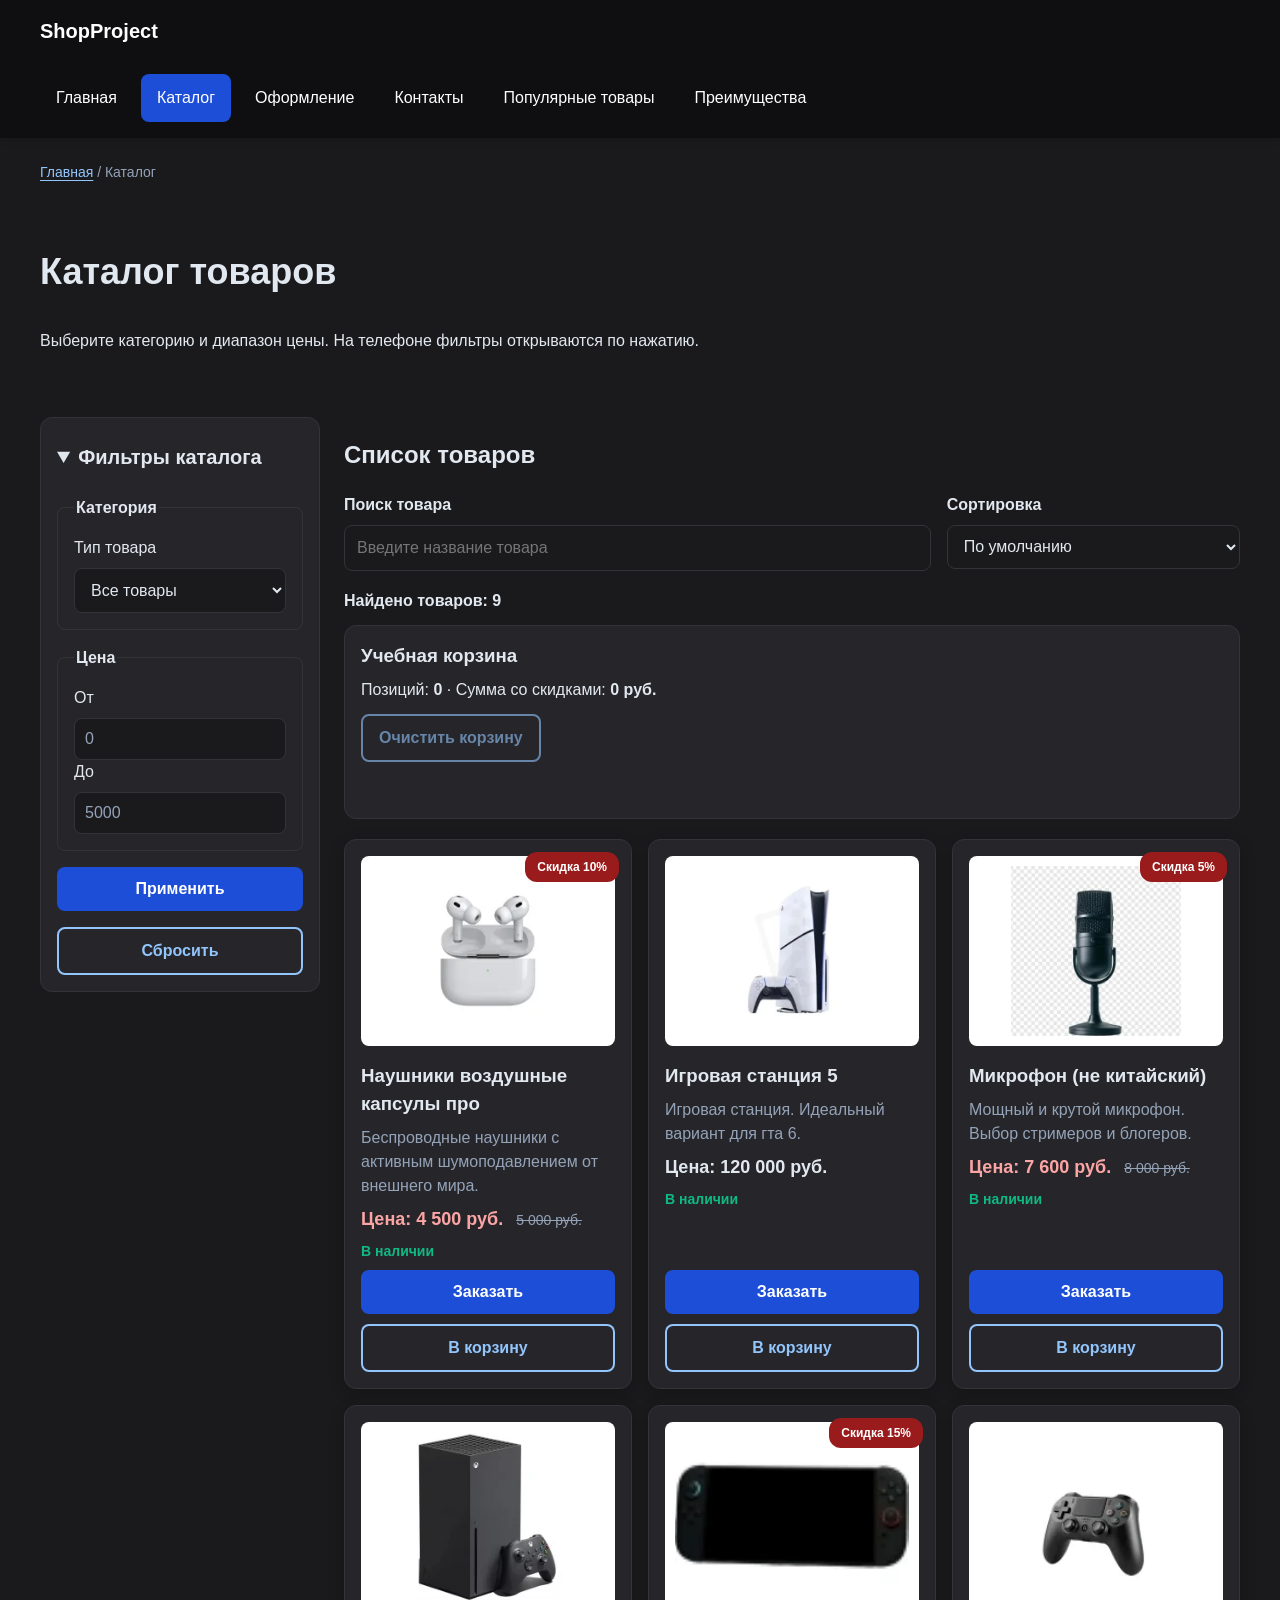
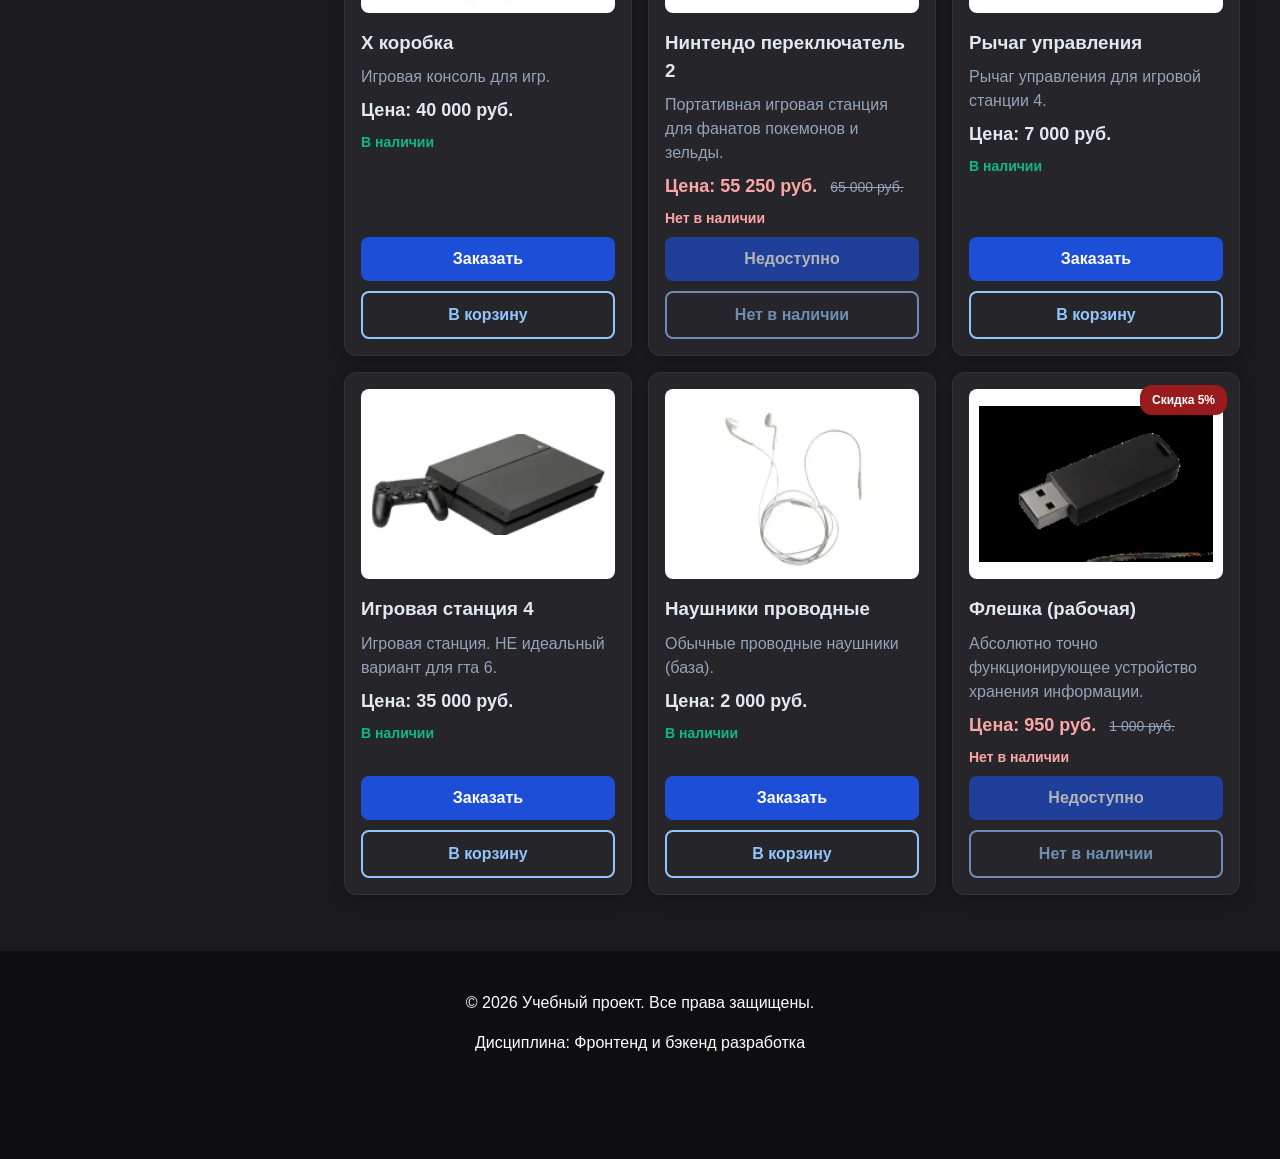
==== commit 12151f8b: "feat: add catalog DOM rendering and form validation" ====
--- a/catalog.html
+++ b/catalog.html
@@ -1,248 +1,139 @@
 <!DOCTYPE html>
+
 <html lang="ru">
 <head>
-    <meta charset="UTF-8">
-    <meta name="viewport" content="width=device-width, initial-scale=1.0">
-    <meta name="description" content="Каталог товаров учебного интернет-магазина.">
-    <title>Каталог товаров — Учебный интернет-магазин</title>
-    <link rel="stylesheet" href="css/style.css">
-    <link rel="stylesheet" href="css/responsive.css">
-    <link rel="stylesheet" href="css/accessibility.css">
-    <script src="js/data.js" defer></script>
-    <script src="js/main.js" defer></script>
-    <meta property="og:type" content="website">
-    <meta property="og:title" content="Учебный интернет-магазин">
-    <meta property="og:description" content="Учебный frontend-проект интернет-магазина.">
+<meta charset="utf-8"/>
+<meta content="width=device-width, initial-scale=1.0" name="viewport"/>
+<meta content="Каталог товаров учебного интернет-магазина." name="description"/>
+<title>Каталог товаров — Учебный интернет-магазин</title>
+<link href="css/style.css" rel="stylesheet"/>
+<link href="css/responsive.css" rel="stylesheet"/>
+<link href="css/accessibility.css" rel="stylesheet"/>
+<script defer="" src="js/data.js"></script>
+<script defer="" src="js/main.js"></script><script defer="" src="js/catalog.js"></script><script defer="" src="js/validation.js"></script>
+<meta content="website" property="og:type"/>
+<meta content="Учебный интернет-магазин" property="og:title"/>
+<meta content="Учебный frontend-проект интернет-магазина." property="og:description"/>
 </head>
 <body id="top">
 <a class="skip-link" href="#main">Перейти к основному содержимому</a>
 <header class="site-header">
-    <div class="site-header__inner">
-        <a class="site-header__logo" href="index.html">ShopProject</a>
-        <button class="button button--secondary menu-toggle" type="button" aria-expanded="false" aria-controls="site-menu" hidden>Меню</button>
-        <nav id="site-menu" class="site-nav" aria-label="Основная навигация">
-            <ul class="site-nav__list">
-                <li class="site-nav__item"><a class="site-nav__link" href="index.html">Главная</a></li>
-                <li class="site-nav__item"><a class="site-nav__link site-nav__link--active" href="catalog.html" aria-current="page">Каталог</a></li>
-                <li class="site-nav__item"><a class="site-nav__link" href="order.html">Оформление</a></li>
-                <li class="site-nav__item"><a class="site-nav__link" href="contacts.html">Контакты</a></li>
-                <li class="site-nav__item"><a class="site-nav__link" href="index.html#popular">Популярные товары</a></li>
-                <li class="site-nav__item"><a class="site-nav__link" href="index.html#advantages">Преимущества</a></li>
-            </ul>
-        </nav>
-    </div>
+<div class="site-header__inner">
+<a class="site-header__logo" href="index.html">ShopProject</a>
+<button aria-controls="site-menu" aria-expanded="false" class="button button--secondary menu-toggle" hidden="" type="button">Меню</button>
+<nav aria-label="Основная навигация" class="site-nav" id="site-menu">
+<ul class="site-nav__list">
+<li class="site-nav__item"><a class="site-nav__link" href="index.html">Главная</a></li>
+<li class="site-nav__item"><a aria-current="page" class="site-nav__link site-nav__link--active" href="catalog.html">Каталог</a></li>
+<li class="site-nav__item"><a class="site-nav__link" href="order.html">Оформление</a></li>
+<li class="site-nav__item"><a class="site-nav__link" href="contacts.html">Контакты</a></li>
+<li class="site-nav__item"><a class="site-nav__link" href="index.html#popular">Популярные товары</a></li>
+<li class="site-nav__item"><a class="site-nav__link" href="index.html#advantages">Преимущества</a></li>
+</ul>
+</nav>
+</div>
 </header>
 <main id="main" tabindex="-1">
-    <nav class="breadcrumbs" aria-label="Хлебные крошки">
-        <a class="breadcrumbs__link" href="index.html">Главная</a>
-        <span class="breadcrumbs__current" aria-current="page">Каталог</span>
-    </nav>
-    <section class="section">
-        <h1>Каталог товаров</h1>
-        <p>
+<nav aria-label="Хлебные крошки" class="breadcrumbs">
+<a class="breadcrumbs__link" href="index.html">Главная</a>
+<span aria-current="page" class="breadcrumbs__current">Каталог</span>
+</nav>
+<section class="section">
+<h1>Каталог товаров</h1>
+<p>
             Выберите категорию и диапазон цены. На телефоне фильтры открываются по нажатию.
         </p>
-    </section>
-    <section class="catalog-layout">
-        <aside class="catalog-filters">
-            <details class="filter-disclosure"><summary>Фильтры каталога</summary>
-            <form class="filters-form" action="#" method="get">
-                <fieldset><legend>Категория</legend>
-                    <label for="filter-category">Тип товара</label>
-                    <select id="filter-category" name="category" class="order-form__select">
-                        <option value="all">Все товары</option><option value="audio">Аудиотехника</option><option value="console">Игровые консоли</option><option value="accessory">Аксессуары</option>
-                    </select></fieldset>
-                <fieldset>
-                    <legend>Цена</legend>
-                    <label for="price-from">От</label>
-                    <input id="price-from" name="price-from" type="number" min="0" placeholder="0">
-                    <label for="price-to">До</label>
-                    <input id="price-to" name="price-to" type="number" min="0" placeholder="5000">
-                </fieldset>
-                <p id="filter-error" class="form-errors" role="alert" hidden></p>
-                <button class="button button--primary" type="submit">Применить</button>
-                <button class="button button--secondary" type="reset">Сбросить</button>
-            </form>
-            </details>
-        </aside>
-        <section class="catalog-products">
-            <h2>Список товаров</h2>
-            <p id="filter-status" role="status" aria-live="polite">Найдено товаров: 9</p>
-            <p id="filter-empty" hidden>Ничего не найдено. Измените фильтры или нажмите «Сбросить».</p>
-            <div class="products-grid">
-            <article class="product-card" data-category="audio" data-price="5000">
-                <picture>
-                    <source type="image/webp" srcset="images/product-1-100.webp 100w, images/product-1.webp 200w" sizes="(min-width: 1280px) 254px, (min-width: 1024px) calc((100vw - 420px) / 2), (min-width: 640px) calc((100vw - 116px) / 2), calc(100vw - 66px)">
-                    <img class="product-card__image" src="images/product-1.jpg" alt="Беспроводные наушники" srcset="images/product-1-100.jpg 100w, images/product-1.jpg 200w" sizes="(min-width: 1280px) 254px, (min-width: 1024px) calc((100vw - 420px) / 2), (min-width: 640px) calc((100vw - 116px) / 2), calc(100vw - 66px)" width="200" height="200" loading="lazy">
-                </picture>
-                <h3 class="product-card__title">Наушники воздушные капсулы про</h3>
-                <p class="product-card__description">Беспроводные наушники с активным шумоподавлением от внешнего мира.</p>
-                <p class="product-card__price">Цена: 5000 руб.</p>
-                <div class="product-card__actions">
-                    <button class="button button--primary product-card__button" aria-label="Заказать: Наушники воздушные капсулы про" aria-haspopup="dialog" aria-controls="order-dialog" type="button" data-product="Беспроводные наушники" style="margin-top: 0;">Заказать</button>
-                    <a class="button button--secondary" href="product.html" aria-label="Подробнее о наушниках">Подробнее</a>
-            </div>
-            </article>
-            <article class="product-card" data-category="console" data-price="120000">
-                <picture>
-                    <source type="image/webp" srcset="images/product-2-100.webp 100w, images/product-2.webp 200w" sizes="(min-width: 1280px) 254px, (min-width: 1024px) calc((100vw - 420px) / 2), (min-width: 640px) calc((100vw - 116px) / 2), calc(100vw - 66px)">
-                    <img class="product-card__image" src="images/product-2.jpg" alt="Игровая станция 5" srcset="images/product-2-100.jpg 100w, images/product-2.jpg 200w" sizes="(min-width: 1280px) 254px, (min-width: 1024px) calc((100vw - 420px) / 2), (min-width: 640px) calc((100vw - 116px) / 2), calc(100vw - 66px)" width="200" height="200" loading="lazy">
-                </picture>
-                <h3 class="product-card__title">Игровая станция 5</h3>
-                <p class="product-card__description">Игровая станция. Идеальный вариант для гта 6.</p>
-                <p class="product-card__price">Цена: 120000 руб.</p>
-                <div class="product-card__actions">
-                    <button class="button button--primary product-card__button" aria-label="Заказать: Игровая станция 5" aria-haspopup="dialog" aria-controls="order-dialog" type="button" data-product="Игровая станция 5" style="margin-top: 0;">Заказать</button>
-                    <a class="button button--secondary" href="order.html" aria-label="Оформить заявку: Игровая станция 5">Оформить</a>
-            </div>
-            </article>
-            <article class="product-card" data-category="audio" data-price="8000">
-                <picture>
-                    <source type="image/webp" srcset="images/product-3-100.webp 100w, images/product-3.webp 200w" sizes="(min-width: 1280px) 254px, (min-width: 1024px) calc((100vw - 420px) / 2), (min-width: 640px) calc((100vw - 116px) / 2), calc(100vw - 66px)">
-                    <img class="product-card__image" src="images/product-3.jpg" alt="Микрофон" srcset="images/product-3-100.jpg 100w, images/product-3.jpg 200w" sizes="(min-width: 1280px) 254px, (min-width: 1024px) calc((100vw - 420px) / 2), (min-width: 640px) calc((100vw - 116px) / 2), calc(100vw - 66px)" width="200" height="200" loading="lazy">
-                </picture>
-                <h3 class="product-card__title">Микрофон (не китайский) </h3>
-                <p class="product-card__description">Мощный и крутой микрофон. Выбор стримеров и блогеров.</p>
-                <p class="product-card__price">Цена: 8000 руб.</p>
-                <div class="product-card__actions">
-                    <button class="button button--primary product-card__button" aria-label="Заказать: Микрофон (не китайский)" aria-haspopup="dialog" aria-controls="order-dialog" type="button" data-product="Микрофон" style="margin-top: 0;">Заказать</button>
-                    <a class="button button--secondary" href="order.html" aria-label="Оформить заявку: Микрофон (не китайский)">Оформить</a>
-            </div>
-            </article>
-                <article class="product-card" data-category="console" data-price="40000">
-                    <picture>
-                    <source type="image/webp" srcset="images/product-4-100.webp 100w, images/product-4.webp 200w" sizes="(min-width: 1280px) 254px, (min-width: 1024px) calc((100vw - 420px) / 2), (min-width: 640px) calc((100vw - 116px) / 2), calc(100vw - 66px)">
-                    <img class="product-card__image" src="images/product-4.jpg" alt="Игровая консоль Х коробка" srcset="images/product-4-100.jpg 100w, images/product-4.jpg 200w" sizes="(min-width: 1280px) 254px, (min-width: 1024px) calc((100vw - 420px) / 2), (min-width: 640px) calc((100vw - 116px) / 2), calc(100vw - 66px)" width="200" height="200" loading="lazy">
-                </picture>
-                    <h3 class="product-card__title">Х коробка</h3>
-                    <p class="product-card__description">Игровая консоль для игр.</p>
-                    <p class="product-card__price">Цена: 40000 руб.</p>
-                    <div class="product-card__actions">
-                        <button class="button button--primary product-card__button" aria-label="Заказать: Х коробка" aria-haspopup="dialog" aria-controls="order-dialog" type="button" data-product="Х коробка" style="margin-top: 0;">Заказать</button>
-                        <a class="button button--secondary" href="order.html" aria-label="Оформить заявку: Х коробка">Оформить</a>
-                </div>
-                </article>
-                <article class="product-card" data-category="console" data-price="65000">
-                    <picture>
-                    <source type="image/webp" srcset="images/product-5-100.webp 100w, images/product-5.webp 200w" sizes="(min-width: 1280px) 254px, (min-width: 1024px) calc((100vw - 420px) / 2), (min-width: 640px) calc((100vw - 116px) / 2), calc(100vw - 66px)">
-                    <img class="product-card__image" src="images/product-5.jpg" alt="Нинтендо переключатель 2" srcset="images/product-5-100.jpg 100w, images/product-5.jpg 200w" sizes="(min-width: 1280px) 254px, (min-width: 1024px) calc((100vw - 420px) / 2), (min-width: 640px) calc((100vw - 116px) / 2), calc(100vw - 66px)" width="200" height="112" loading="lazy">
-                </picture>
-                    <h3 class="product-card__title">Нинтендо переключатель 2</h3>
-                    <p class="product-card__description">Портативная игровая станция для фанатов покемонов и зельды.</p>
-                    <p class="product-card__price">Цена: 65000 руб.</p>
-                    <div class="product-card__actions">
-                        <button class="button button--secondary" type="button" disabled aria-label="Товар временно отсутствует">Нет в наличии</button>
-                        <span class="button button--secondary" aria-disabled="true">Заказ недоступен</span>
-                </div>
-                </article>
-                <article class="product-card" data-category="accessory" data-price="7000">
-                    <picture>
-                    <source type="image/webp" srcset="images/product-6-100.webp 100w, images/product-6.webp 200w" sizes="(min-width: 1280px) 254px, (min-width: 1024px) calc((100vw - 420px) / 2), (min-width: 640px) calc((100vw - 116px) / 2), calc(100vw - 66px)">
-                    <img class="product-card__image" src="images/product-6.jpg" alt="Игровой контроллер" srcset="images/product-6-100.jpg 100w, images/product-6.jpg 200w" sizes="(min-width: 1280px) 254px, (min-width: 1024px) calc((100vw - 420px) / 2), (min-width: 640px) calc((100vw - 116px) / 2), calc(100vw - 66px)" width="200" height="156" loading="lazy">
-                </picture>
-                    <h3 class="product-card__title">Рычаг управления</h3>
-                    <p class="product-card__description">Рычаг управления для игровой станции 4.</p>
-                    <p class="product-card__price">Цена: 7000 руб.</p>
-                    <div class="product-card__actions">
-                        <button class="button button--primary product-card__button" aria-label="Заказать: Рычаг управления" aria-haspopup="dialog" aria-controls="order-dialog" type="button" data-product="Рычаг управления" style="margin-top: 0;">Заказать</button>
-                        <a class="button button--secondary" href="order.html" aria-label="Оформить заявку: Рычаг управления">Оформить</a>
-                </div>
-                </article>
-                <article class="product-card" data-category="console" data-price="35000">
-                <picture>
-                    <source type="image/webp" srcset="images/product-7-100.webp 100w, images/product-7.webp 200w" sizes="(min-width: 1280px) 254px, (min-width: 1024px) calc((100vw - 420px) / 2), (min-width: 640px) calc((100vw - 116px) / 2), calc(100vw - 66px)">
-                    <img class="product-card__image" src="images/product-7.jpg" alt="Игровая станция 4" srcset="images/product-7-100.jpg 100w, images/product-7.jpg 200w" sizes="(min-width: 1280px) 254px, (min-width: 1024px) calc((100vw - 420px) / 2), (min-width: 640px) calc((100vw - 116px) / 2), calc(100vw - 66px)" width="200" height="86" loading="lazy">
-                </picture>
-                <h3 class="product-card__title">Игровая станция 4</h3>
-                <p class="product-card__description">Игровая станция. НЕ идеальный вариант для гта 6.</p>
-                <p class="product-card__price">Цена: 35000 руб.</p>
-                    <div class="product-card__actions">
-                        <button class="button button--primary product-card__button" aria-label="Заказать: Игровая станция 4" aria-haspopup="dialog" aria-controls="order-dialog" type="button" data-product="Игровая станция 4" style="margin-top: 0;">Заказать</button>
-                        <a class="button button--secondary" href="order.html" aria-label="Оформить заявку: Игровая станция 4">Оформить</a>
-            </div>
-            </article>
-                <article class="product-card" data-category="audio" data-price="2000">
-                    <picture>
-                    <source type="image/webp" srcset="images/product-8-100.webp 100w, images/product-8.webp 200w" sizes="(min-width: 1280px) 254px, (min-width: 1024px) calc((100vw - 420px) / 2), (min-width: 640px) calc((100vw - 116px) / 2), calc(100vw - 66px)">
-                    <img class="product-card__image" src="images/product-8.jpg" alt="Наушники проводные" srcset="images/product-8-100.jpg 100w, images/product-8.jpg 200w" sizes="(min-width: 1280px) 254px, (min-width: 1024px) calc((100vw - 420px) / 2), (min-width: 640px) calc((100vw - 116px) / 2), calc(100vw - 66px)" width="200" height="150" loading="lazy">
-                </picture>
-                    <h3 class="product-card__title">Наушники проводные</h3>
-                    <p class="product-card__description">Обычные проводные наушники (база).</p>
-                    <p class="product-card__price">Цена: 2000 руб.</p>
-                    <div class="product-card__actions">
-                        <button class="button button--primary product-card__button" aria-label="Заказать: Наушники проводные" aria-haspopup="dialog" aria-controls="order-dialog" type="button" data-product="Наушники проводные" style="margin-top: 0;">Заказать</button>
-                        <a class="button button--secondary" href="order.html" aria-label="Оформить заявку: Наушники проводные">Оформить</a>
-                </div>
-                </article>
-                <article class="product-card" data-category="accessory" data-price="1000">
-                    <picture>
-                    <source type="image/webp" srcset="images/product-9-100.webp 100w, images/product-9.webp 200w" sizes="(min-width: 1280px) 254px, (min-width: 1024px) calc((100vw - 420px) / 2), (min-width: 640px) calc((100vw - 116px) / 2), calc(100vw - 66px)">
-                    <img class="product-card__image" src="images/product-9.jpg" alt="USB-флешка" srcset="images/product-9-100.jpg 100w, images/product-9.jpg 200w" sizes="(min-width: 1280px) 254px, (min-width: 1024px) calc((100vw - 420px) / 2), (min-width: 640px) calc((100vw - 116px) / 2), calc(100vw - 66px)" width="200" height="133" loading="lazy">
-                </picture>
-                    <h3 class="product-card__title">Флешка (рабочая)</h3>
-                    <p class="product-card__description">Абсолютно точно функционирующее устройство хранения информации.</p>
-                    <p class="product-card__price">Цена: 1000 руб.</p>
-                    <div class="product-card__actions">
-                        <button class="button button--secondary" type="button" disabled aria-label="Товар временно отсутствует">Нет в наличии</button>
-                        <span class="button button--secondary" aria-disabled="true">Заказ недоступен</span>
-                </div>
-                </article>
-        </div>
-    </section>
-    </section>
+</section>
+<section class="catalog-layout">
+<aside class="catalog-filters">
+<details class="filter-disclosure"><summary>Фильтры каталога</summary>
+<form action="#" class="filters-form" method="get">
+<fieldset><legend>Категория</legend>
+<label for="filter-category">Тип товара</label>
+<select class="order-form__select" id="filter-category" name="category">
+<option value="all">Все товары</option><option value="audio">Аудиотехника</option><option value="console">Игровые консоли</option><option value="accessory">Аксессуары</option>
+</select></fieldset>
+<fieldset>
+<legend>Цена</legend>
+<label for="price-from">От</label>
+<input id="price-from" min="0" name="price-from" placeholder="0" type="number"/>
+<label for="price-to">До</label>
+<input id="price-to" min="0" name="price-to" placeholder="5000" type="number"/>
+</fieldset>
+<p class="form-errors" hidden="" id="filter-error" role="alert"></p>
+<button class="button button--primary" type="submit">Применить</button>
+<button class="button button--secondary" type="reset">Сбросить</button>
+</form>
+</details>
+</aside>
+<section class="catalog-products">
+<h2>Список товаров</h2><div aria-label="Управление каталогом" class="catalog-controls">
+<div class="catalog-controls__group"><label for="catalog-search">Поиск товара</label><input autocomplete="off" class="catalog-controls__input" id="catalog-search" placeholder="Введите название товара" type="search"/></div>
+<div class="catalog-controls__group"><label for="sort-select">Сортировка</label><select class="catalog-controls__select" id="sort-select"><option value="default">По умолчанию</option><option value="price-asc">Сначала дешевле</option><option value="price-desc">Сначала дороже</option><option value="title-asc">По названию А–Я</option></select></div>
+</div>
+<p aria-live="polite" class="catalog-count" id="filter-status" role="status">Найдено товаров: 9</p>
+<p class="catalog-empty" hidden="" id="filter-empty">По выбранным условиям товары не найдены. Попробуйте другой запрос.</p>
+<section aria-labelledby="cart-preview-title" class="cart-preview">
+<h3 id="cart-preview-title">Учебная корзина</h3>
+<p>Позиций: <strong data-cart-count="">0</strong> · Сумма со скидками: <strong data-cart-total="">0 руб.</strong></p>
+<button class="button button--secondary" data-cart-clear="" type="button">Очистить корзину</button>
+<p aria-live="polite" class="cart-message" data-cart-message="" role="status"></p>
+</section><div class="products-grid" data-products-container=""></div><noscript>Для работы интерактивного каталога включите JavaScript в браузере.</noscript>
+</section>
+</section>
 </main>
 <footer>
-    <p>&copy; 2026 Учебный проект. Все права защищены.</p>
-    <p>Дисциплина: Фронтенд и бэкенд разработка</p>
+<p>© 2026 Учебный проект. Все права защищены.</p>
+<p>Дисциплина: Фронтенд и бэкенд разработка</p>
 </footer>
-<dialog class="order-dialog" id="order-dialog" aria-labelledby="order-dialog-title">
-    <h2 class="order-dialog__title" id="order-dialog-title">Оформление заявки</h2>
-    <form class="order-form" id="order-form" action="#" method="post">
-        <p class="form-note">Обязательные поля: имя, e-mail, телефон, тема заявки и согласие на обработку данных.</p>
-        <p class="form-errors" role="alert" hidden></p>
-        <input id="selected-product" name="selected-product" type="hidden">
-        <div class="order-form__field">
-            <label class="order-form__label" for="order-name">Имя</label>
-            <input class="order-form__input" id="order-name" name="name" type="text" placeholder="Введите ваше имя" minlength="2" autocomplete="given-name" required>
-        </div>
-        <div class="order-form__field">
-            <label class="order-form__label" for="order-email">E-mail</label>
-            <input class="order-form__input" id="order-email" name="email" type="email" placeholder="example@mail.ru" autocomplete="email" required>
-        </div>
-        <div class="order-form__field">
-            <label class="order-form__label" for="order-phone">Телефон</label>
-            <input class="order-form__input" id="order-phone" name="phone" type="tel" autocomplete="tel" inputmode="tel" placeholder="+7 (900) 000-00-00" pattern="[+]7 [(][0-9]{3}[)] [0-9]{3}&#45;[0-9]{2}&#45;[0-9]{2}" required aria-describedby="order-phone-hint">
-            <small id="order-phone-hint">Формат: +7 (900) 000-00-00</small>
-        </div>
-        <div class="order-form__field">
-            <label class="order-form__label" for="order-date">Дата связи</label>
-            <input class="order-form__input" id="order-date" name="date" type="date">
-        </div>
-        <div class="order-form__field">
-            <label class="order-form__label" for="order-topic">Тема заявки</label>
-            <select class="order-form__select" id="order-topic" name="topic" required>
-                <option value="">Выберите тему</option>
-                <option value="product">Заказ товара</option>
-                <option value="consultation">Консультация</option>
-                <option value="delivery">Доставка</option>
-            </select>
-        </div>
-        <div class="order-form__field">
-            <label class="order-form__label" for="order-comment">Комментарий</label>
-            <textarea class="order-form__textarea" id="order-comment" name="comment" rows="4" placeholder="Укажите дополнительную информацию"></textarea>
-        </div>
-        <div class="order-form__field order-form__field--checkbox">
-            <label class="order-form__label">
-                <input class="order-form__input" id="order-agreement" name="agreement" type="checkbox" required>
+<dialog aria-labelledby="order-dialog-title" class="order-dialog" id="order-dialog">
+<h2 class="order-dialog__title" id="order-dialog-title">Оформление заявки</h2>
+<form action="#" class="order-form" id="order-form" method="post">
+<p class="form-note">Обязательные поля: имя, e-mail, телефон, тема заявки и согласие на обработку данных.</p>
+<p class="form-errors" hidden="" role="alert"></p>
+<input id="selected-product" name="selected-product" type="hidden"/>
+<div class="order-form__field">
+<label class="order-form__label" for="order-name">Имя</label>
+<input autocomplete="given-name" class="order-form__input" id="order-name" minlength="2" name="name" placeholder="Введите ваше имя" required="" type="text"/>
+</div>
+<div class="order-form__field">
+<label class="order-form__label" for="order-email">E-mail</label>
+<input autocomplete="email" class="order-form__input" id="order-email" name="email" placeholder="example@mail.ru" required="" type="email"/>
+</div>
+<div class="order-form__field">
+<label class="order-form__label" for="order-phone">Телефон</label>
+<input aria-describedby="order-phone-hint" autocomplete="tel" class="order-form__input" id="order-phone" inputmode="tel" name="phone" pattern="[+]7 [(][0-9]{3}[)] [0-9]{3}-[0-9]{2}-[0-9]{2}" placeholder="+7 (900) 000-00-00" required="" type="tel"/>
+<small id="order-phone-hint">Формат: +7 (900) 000-00-00</small>
+</div>
+<div class="order-form__field">
+<label class="order-form__label" for="order-date">Дата связи</label>
+<input class="order-form__input" id="order-date" name="date" type="date"/>
+</div>
+<div class="order-form__field">
+<label class="order-form__label" for="order-topic">Тема заявки</label>
+<select class="order-form__select" id="order-topic" name="topic" required="">
+<option value="">Выберите тему</option>
+<option value="product">Заказ товара</option>
+<option value="consultation">Консультация</option>
+<option value="delivery">Доставка</option>
+</select>
+</div>
+<div class="order-form__field">
+<label class="order-form__label" for="order-comment">Комментарий</label>
+<textarea class="order-form__textarea" id="order-comment" name="comment" placeholder="Укажите дополнительную информацию" rows="4"></textarea>
+</div>
+<div class="order-form__field order-form__field--checkbox">
+<label class="order-form__label">
+<input class="order-form__input" id="order-agreement" name="agreement" required="" type="checkbox"/>
                 Я согласен на обработку данных
             </label>
-        </div>
-        <div class="order-form__actions">
-            <button class="button button--secondary" type="button" id="close-order-dialog">Закрыть</button>
-            <button class="button button--primary" type="submit">Отправить заявку</button>
-        </div>
-    </form>
+</div>
+<div class="order-form__actions">
+<button class="button button--secondary" id="close-order-dialog" type="button">Закрыть</button>
+<button class="button button--primary" type="submit">Отправить заявку</button>
+</div>
+</form>
 </dialog>
-<p class="success-message" id="success-message" role="status" aria-live="polite" aria-atomic="true"></p>
+<p aria-atomic="true" aria-live="polite" class="success-message" id="success-message" role="status"></p>
 </body>
 </html>
--- a/css/style.css
+++ b/css/style.css
@@ -506,3 +506,28 @@
     opacity: 0.65;
     cursor: not-allowed;
 }
+
+/* Практическая работа №17: интерактивный каталог и сообщения формы. */
+.catalog-controls { display: grid; grid-template-columns: minmax(0, 2fr) minmax(0, 1fr); gap: 16px; margin: 18px 0; }
+.catalog-controls__group { display: grid; align-content: start; gap: 8px; min-width: 0; }
+.catalog-controls__group label { font-weight: 600; }
+.catalog-controls__input, .catalog-controls__select {
+    display: block; width: 100%; min-width: 0; min-height: 44px;
+    padding: 10px 12px; border: 1px solid var(--color-border);
+    border-radius: var(--radius-sm); font: inherit; color: var(--color-text);
+    background: var(--color-bg);
+}
+.catalog-controls__input:focus-visible, .catalog-controls__select:focus-visible { outline: 2px solid var(--color-primary); outline-offset: 2px; }
+.catalog-count { margin: 12px 0; font-weight: 600; }
+.catalog-empty { padding: 24px; border: 1px dashed var(--color-border); border-radius: var(--radius-md); background: var(--color-surface); }
+.product-card__status { margin: 0; font-size: 14px; color: var(--color-success); font-weight: 600; }
+.product-card__status--unavailable { color: var(--color-danger); }
+.product-card__old-price { display: inline-block; margin-left: 8px; font-size: 14px; color: var(--color-muted); font-weight: 400; }
+.product-card__actions { margin-top: auto; }
+.cart-preview { padding: 16px; margin: 12px 0 20px; border: 1px solid var(--color-border); border-radius: var(--radius-md); background: var(--color-surface); }
+.cart-preview h3 { margin: 0 0 8px; }
+.cart-preview p { margin: 8px 0; }
+.cart-preview .button { margin-top: 4px; }
+.cart-message { min-height: 1.5em; color: var(--color-success); }
+.form-message { margin: 8px 0 0; grid-column: 1 / -1; }
+@media (max-width: 639px) { .catalog-controls { grid-template-columns: 1fr; } }
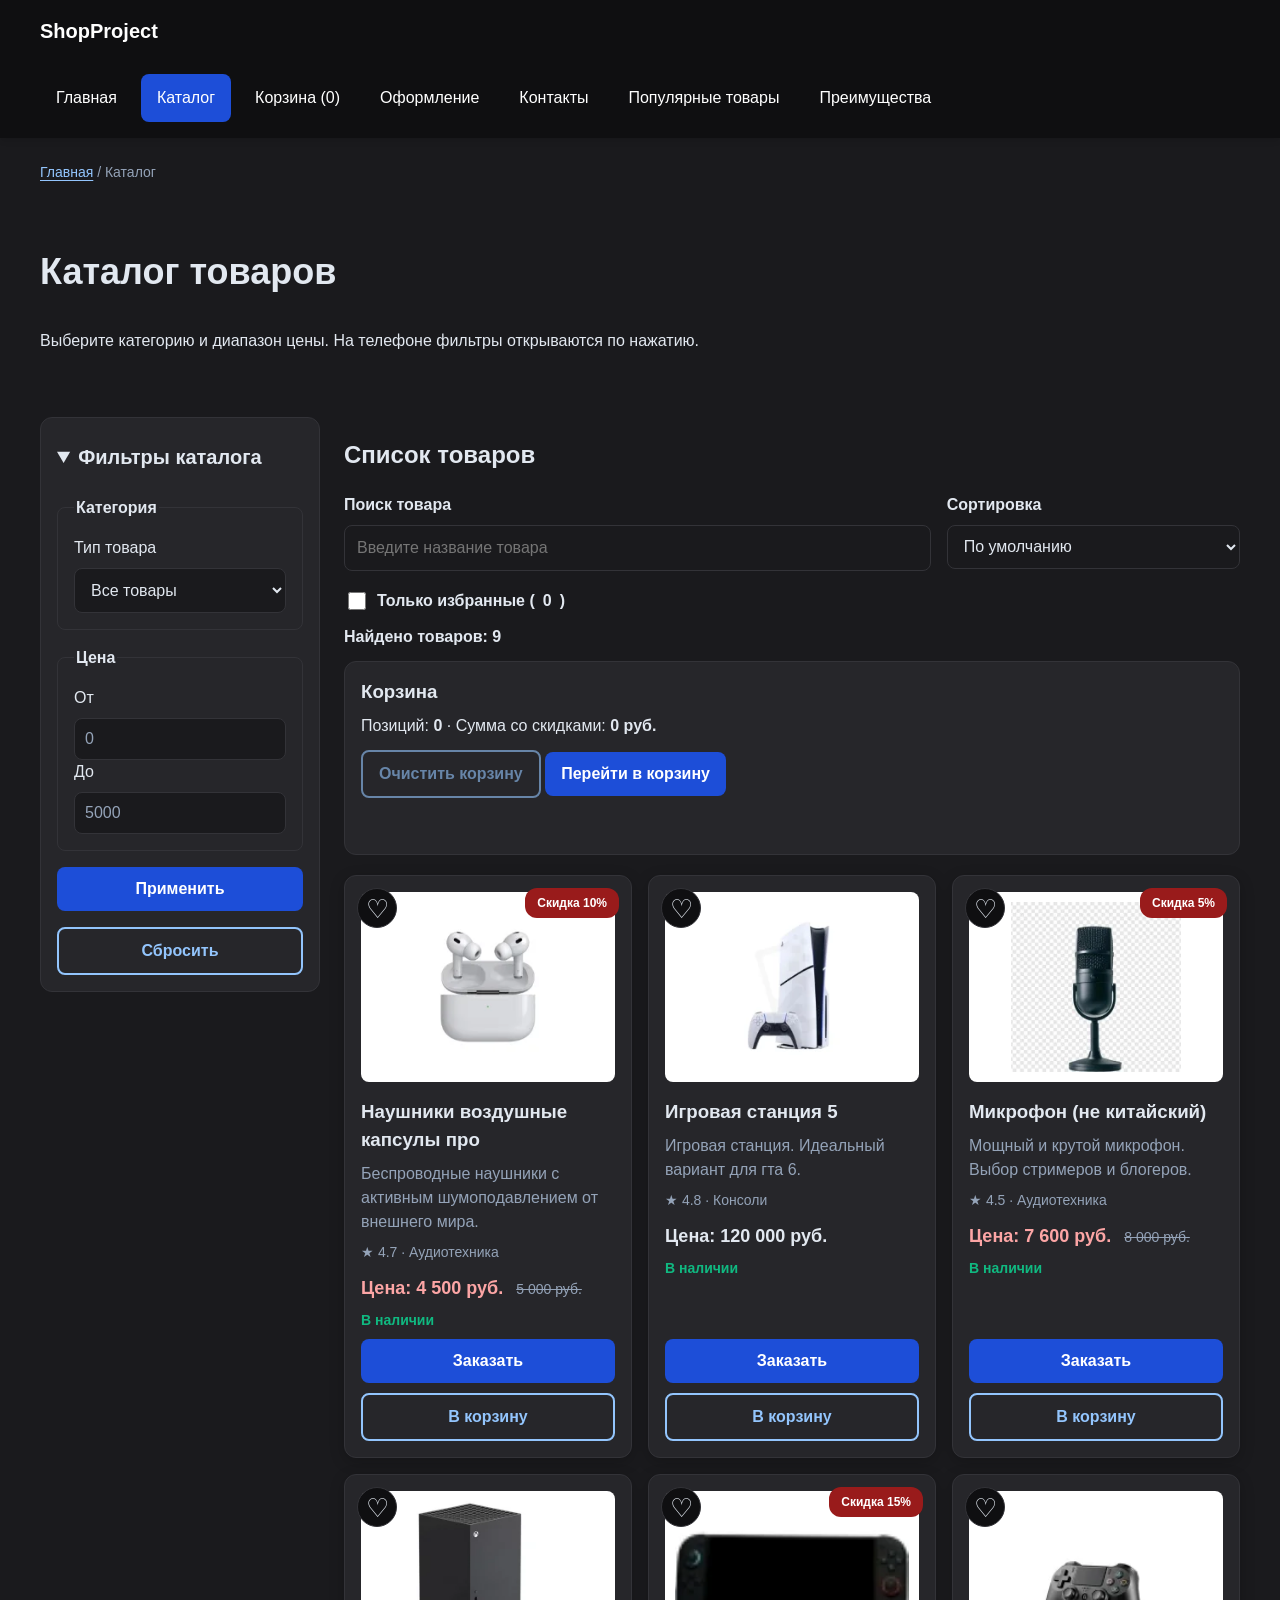
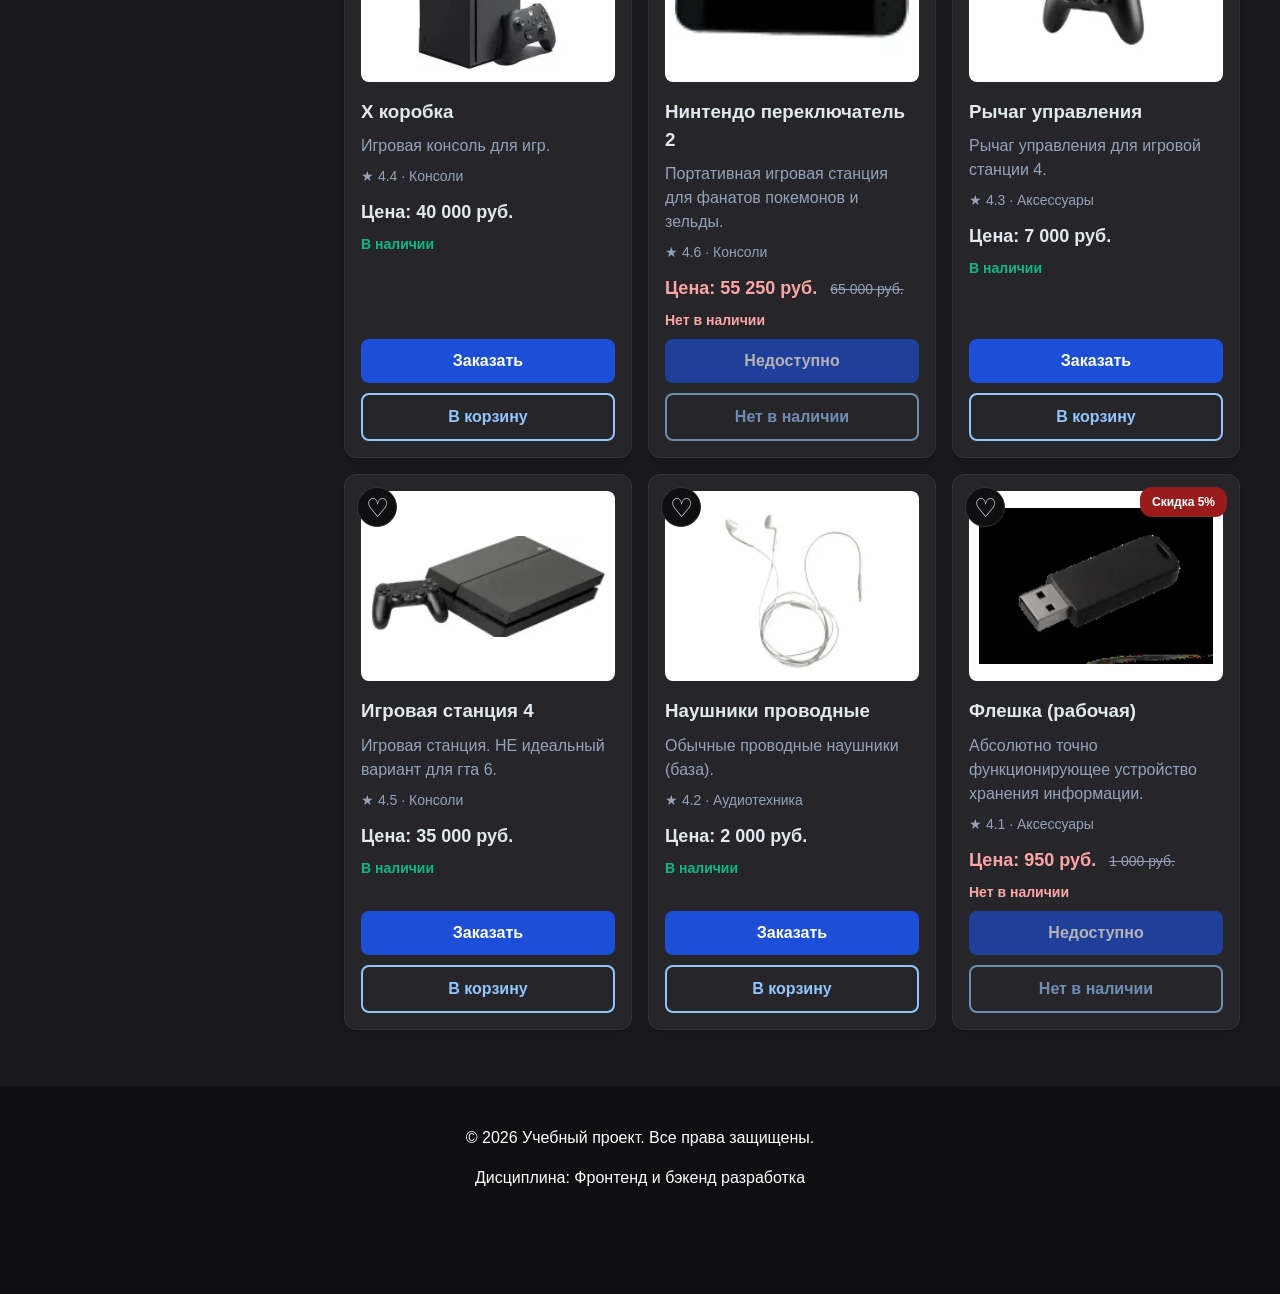
==== commit 07f6c97b: "feat: complete KR4 JavaScript shop" ====
--- a/catalog.html
+++ b/catalog.html
@@ -1,5 +1,4 @@
 <!DOCTYPE html>
-
 <html lang="ru">
 <head>
 <meta charset="utf-8"/>
@@ -9,12 +8,10 @@
 <link href="css/style.css" rel="stylesheet"/>
 <link href="css/responsive.css" rel="stylesheet"/>
 <link href="css/accessibility.css" rel="stylesheet"/>
-<script defer="" src="js/data.js"></script>
-<script defer="" src="js/main.js"></script><script defer="" src="js/catalog.js"></script><script defer="" src="js/validation.js"></script>
 <meta content="website" property="og:type"/>
 <meta content="Учебный интернет-магазин" property="og:title"/>
 <meta content="Учебный frontend-проект интернет-магазина." property="og:description"/>
-</head>
+<script defer="" src="js/data.js"></script><script defer="" src="js/main.js"></script><script defer="" src="js/cart.js"></script><script defer="" src="js/favorites.js"></script><script defer="" src="js/catalog.js"></script><script defer="" src="js/modal.js"></script><script defer="" src="js/validation.js"></script></head>
 <body id="top">
 <a class="skip-link" href="#main">Перейти к основному содержимому</a>
 <header class="site-header">
@@ -25,7 +22,7 @@
 <ul class="site-nav__list">
 <li class="site-nav__item"><a class="site-nav__link" href="index.html">Главная</a></li>
 <li class="site-nav__item"><a aria-current="page" class="site-nav__link site-nav__link--active" href="catalog.html">Каталог</a></li>
-<li class="site-nav__item"><a class="site-nav__link" href="order.html">Оформление</a></li>
+<li class="site-nav__item"><a class="site-nav__link" href="cart.html">Корзина (<span data-header-cart-count="">0</span>)</a></li><li class="site-nav__item"><a class="site-nav__link" href="order.html">Оформление</a></li>
 <li class="site-nav__item"><a class="site-nav__link" href="contacts.html">Контакты</a></li>
 <li class="site-nav__item"><a class="site-nav__link" href="index.html#popular">Популярные товары</a></li>
 <li class="site-nav__item"><a class="site-nav__link" href="index.html#advantages">Преимущества</a></li>
@@ -70,14 +67,14 @@
 <h2>Список товаров</h2><div aria-label="Управление каталогом" class="catalog-controls">
 <div class="catalog-controls__group"><label for="catalog-search">Поиск товара</label><input autocomplete="off" class="catalog-controls__input" id="catalog-search" placeholder="Введите название товара" type="search"/></div>
 <div class="catalog-controls__group"><label for="sort-select">Сортировка</label><select class="catalog-controls__select" id="sort-select"><option value="default">По умолчанию</option><option value="price-asc">Сначала дешевле</option><option value="price-desc">Сначала дороже</option><option value="title-asc">По названию А–Я</option></select></div>
-</div>
+</div><label class="catalog-favorites"><input id="favorites-only" type="checkbox"/> Только избранные (<span data-favorites-count="">0</span>)</label>
 <p aria-live="polite" class="catalog-count" id="filter-status" role="status">Найдено товаров: 9</p>
-<p class="catalog-empty" hidden="" id="filter-empty">По выбранным условиям товары не найдены. Попробуйте другой запрос.</p>
+<p class="catalog-empty" hidden="" id="filter-empty">По выбранным условиям товары не найдены. Попробуйте другой запрос. <button class="button button--secondary" data-reset-empty="" type="button">Сбросить фильтры</button></p>
 <section aria-labelledby="cart-preview-title" class="cart-preview">
-<h3 id="cart-preview-title">Учебная корзина</h3>
+<h3 id="cart-preview-title">Корзина</h3>
 <p>Позиций: <strong data-cart-count="">0</strong> · Сумма со скидками: <strong data-cart-total="">0 руб.</strong></p>
 <button class="button button--secondary" data-cart-clear="" type="button">Очистить корзину</button>
-<p aria-live="polite" class="cart-message" data-cart-message="" role="status"></p>
+<a class="button button--primary" href="cart.html">Перейти в корзину</a><p aria-live="polite" class="cart-message" data-cart-message="" role="status"></p>
 </section><div class="products-grid" data-products-container=""></div><noscript>Для работы интерактивного каталога включите JavaScript в браузере.</noscript>
 </section>
 </section>
--- a/css/style.css
+++ b/css/style.css
@@ -531,3 +531,50 @@
 .cart-message { min-height: 1.5em; color: var(--color-success); }
 .form-message { margin: 8px 0 0; grid-column: 1 / -1; }
 @media (max-width: 639px) { .catalog-controls { grid-template-columns: 1fr; } }
+
+/* КР №4: расширения в исходной тёмно-синей дизайн-системе. */
+.catalog-favorites { display: flex; align-items: center; gap: 8px; margin: 10px 0; font-weight: 600; }
+.catalog-favorites input { width: 18px; height: 18px; accent-color: var(--color-primary); }
+.favorite-toggle {
+    position: absolute; top: 12px; right: 12px; z-index: 1;
+    display: grid; place-items: center; width: 40px; height: 40px;
+    border: 1px solid var(--color-border); border-radius: 50%;
+    background: var(--color-surface-accent); color: var(--color-text);
+    font: inherit; font-size: 26px; cursor: pointer;
+}
+.favorite-toggle.is-active { color: #fb7185; }
+.favorite-toggle:hover, .favorite-toggle:focus-visible { outline: 2px solid var(--color-primary); outline-offset: 2px; }
+.product-card__rating { margin: 0 0 4px; color: var(--color-muted); font-size: 14px; }
+.cart-page-grid { display: grid; grid-template-columns: minmax(0, 2fr) minmax(255px, 1fr); gap: var(--space-lg); align-items: start; }
+.cart-page-list { min-width: 0; }
+.cart-line {
+    display: flex; align-items: center; gap: var(--space-md);
+    border: 1px solid var(--color-border); border-radius: var(--radius-md);
+    padding: var(--space-md); margin-bottom: var(--space-md); background: var(--color-surface);
+}
+.cart-line__image { display: block; width: 96px; height: 96px; object-fit: contain; border-radius: var(--radius-sm); flex-shrink: 0; }
+.cart-line__details { min-width: 0; flex: 1; }
+.cart-line__details h3 { margin: 0 0 4px; }
+.cart-line__price { font-size: 14px; color: var(--color-muted); margin: 0 0 10px; }
+.cart-line__controls { display: flex; flex-wrap: wrap; align-items: center; gap: 8px; }
+.cart-line__controls .button { padding: 7px 12px; min-width: 36px; }
+.cart-line__quantity { min-width: 24px; text-align: center; font-weight: 700; }
+.cart-line__sum { white-space: nowrap; }
+.cart-checkout { margin: 0; }
+.cart-checkout h2 { margin-top: 0; }
+.cart-checkout__total { border-top: 1px solid var(--color-border); padding-top: 12px; font-weight: 700; }
+.cart-promo-form { display: grid; gap: 8px; margin: 16px 0; }
+.cart-checkout__actions { display: flex; flex-direction: column; gap: 10px; }
+.cart-checkout__actions .button { text-align: center; }
+.cart-preview a.button { display: inline-block; text-decoration: none; margin-right: 8px; }
+@media (max-width: 760px) {
+    .cart-page-grid { grid-template-columns: 1fr; }
+    .cart-line { flex-wrap: wrap; }
+    .cart-line__sum { margin-left: auto; }
+}
+@media (max-width: 410px) {
+    .cart-line__image { width: 72px; height: 72px; }
+    .cart-line__sum { width: 100%; text-align: right; }
+}
+/* Бейдж скидки остаётся на прежнем месте; избранное — в противоположном углу. */
+.favorite-toggle { left: 12px; right: auto; }
--- a/css/accessibility.css
+++ b/css/accessibility.css
@@ -1,4 +1,3 @@
-/* Практика №13: доступность без изменения адаптивной раскладки. */
 :root {
     --color-primary: #93c5fd;
     --color-primary-dark: #bfdbfe;
@@ -72,5 +71,4 @@
     *, *::before, *::after { transition: none !important; animation: none !important; }
     .product-card:hover, .button-up:hover { transform: none; }
 }
-/* Keep short action labels intact instead of breaking words. */
-.product-card__actions > * { flex: 1 0 130px; max-width: 100%; overflow-wrap: normal; }
+.product-card__actions > * { flex: 1 0 130px; max-width: 100%; overflow-wrap: normal; }
